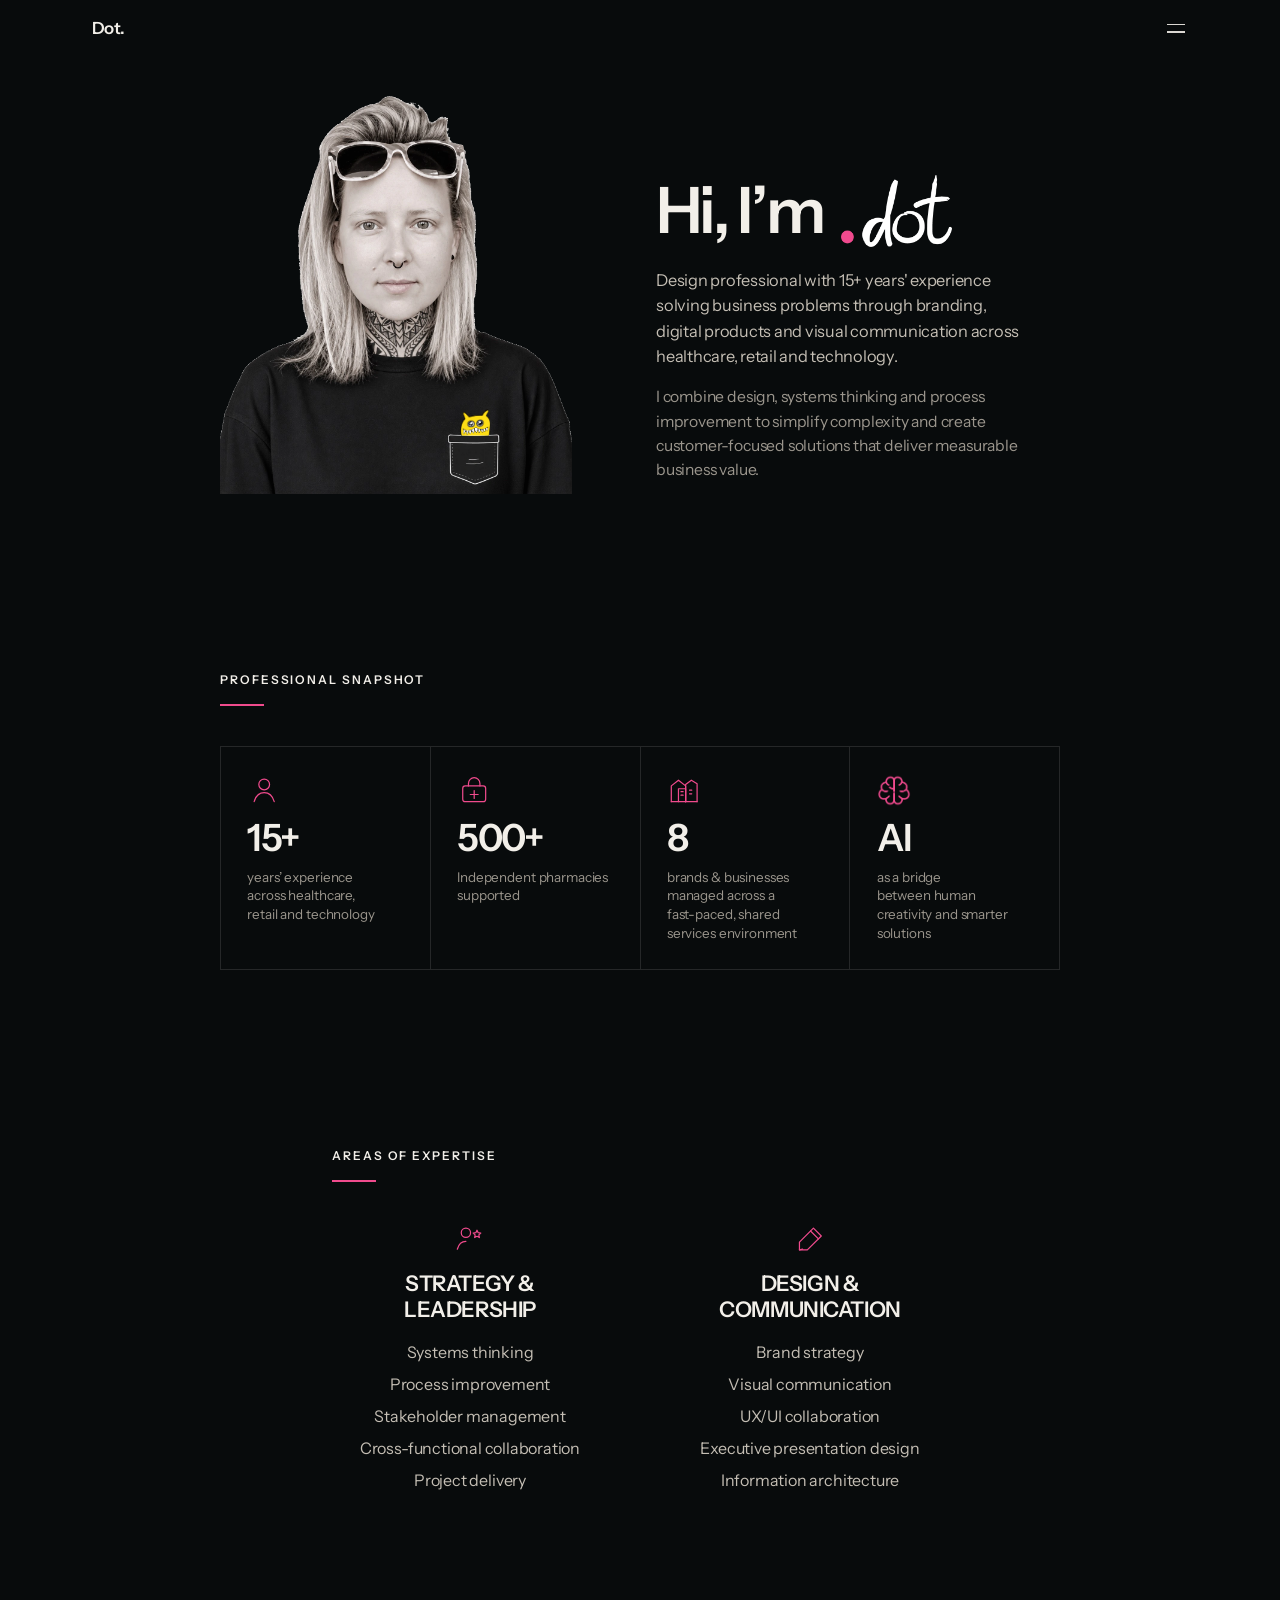
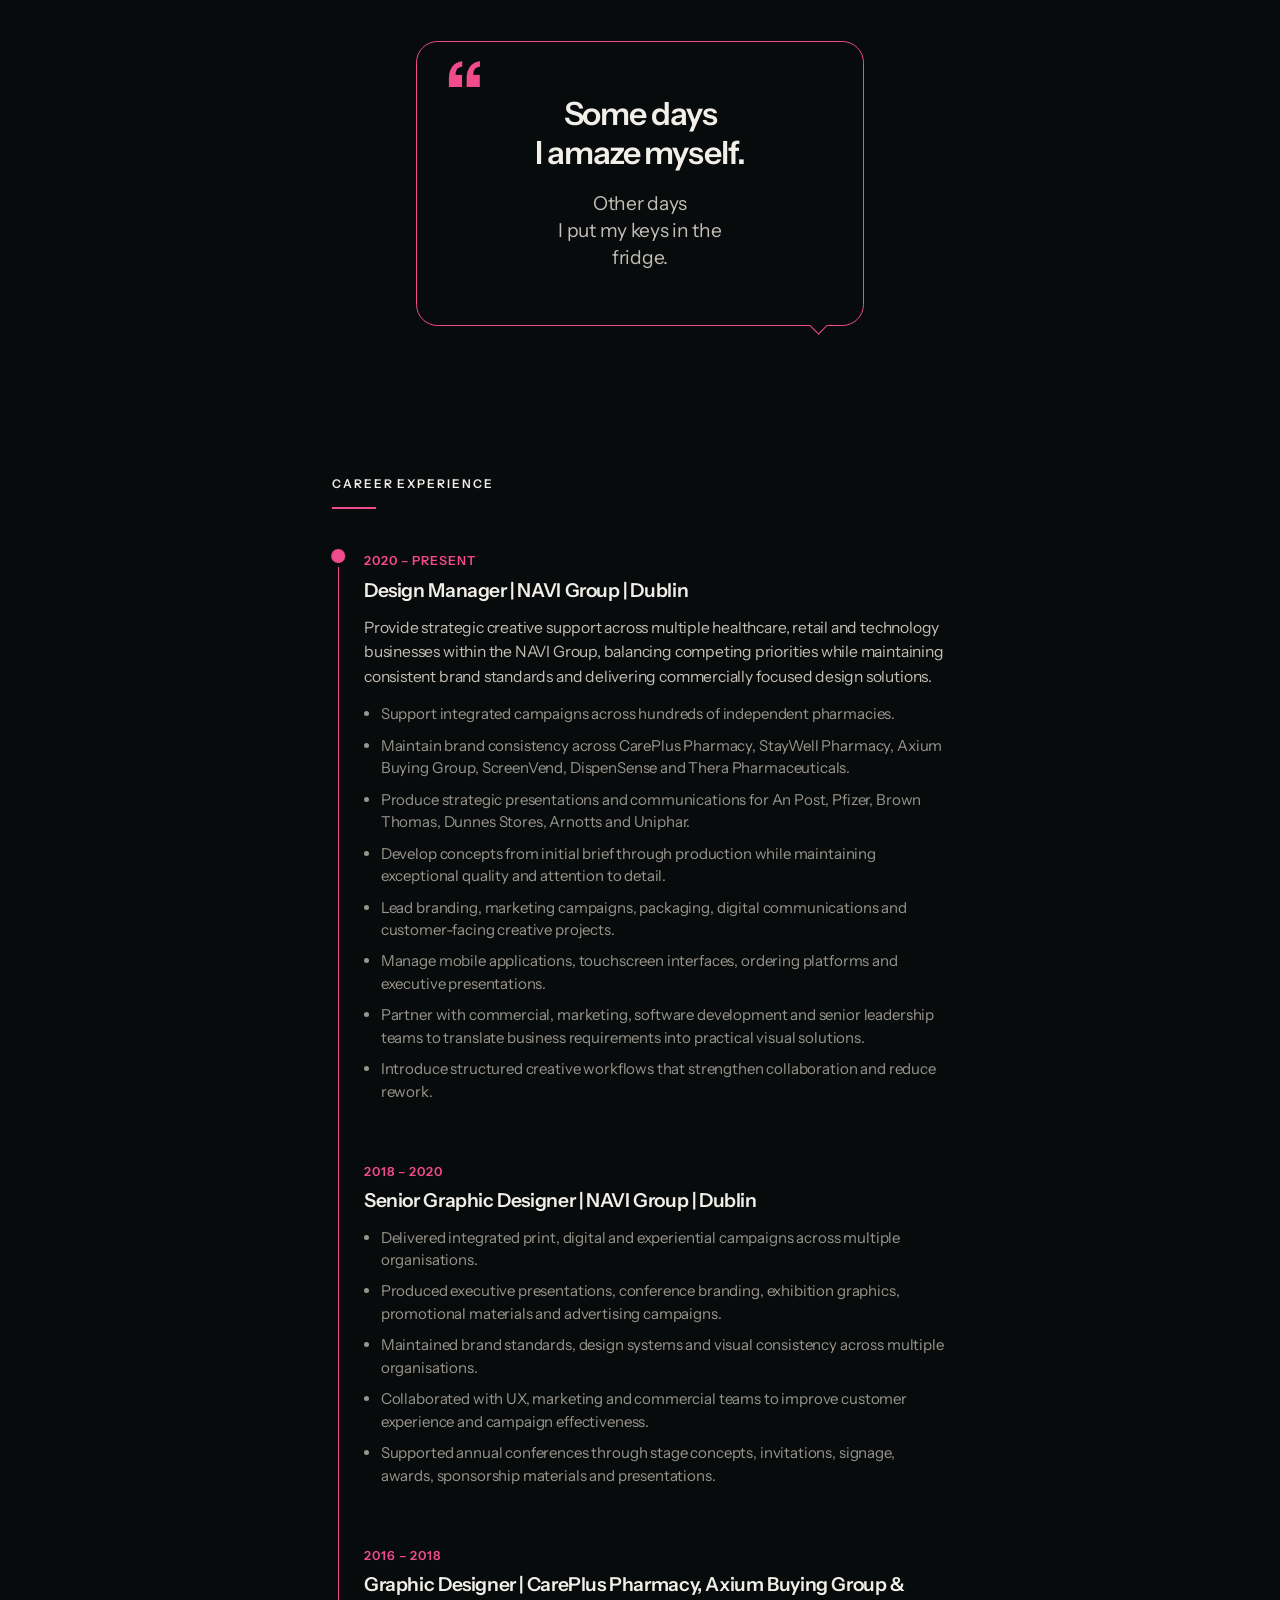
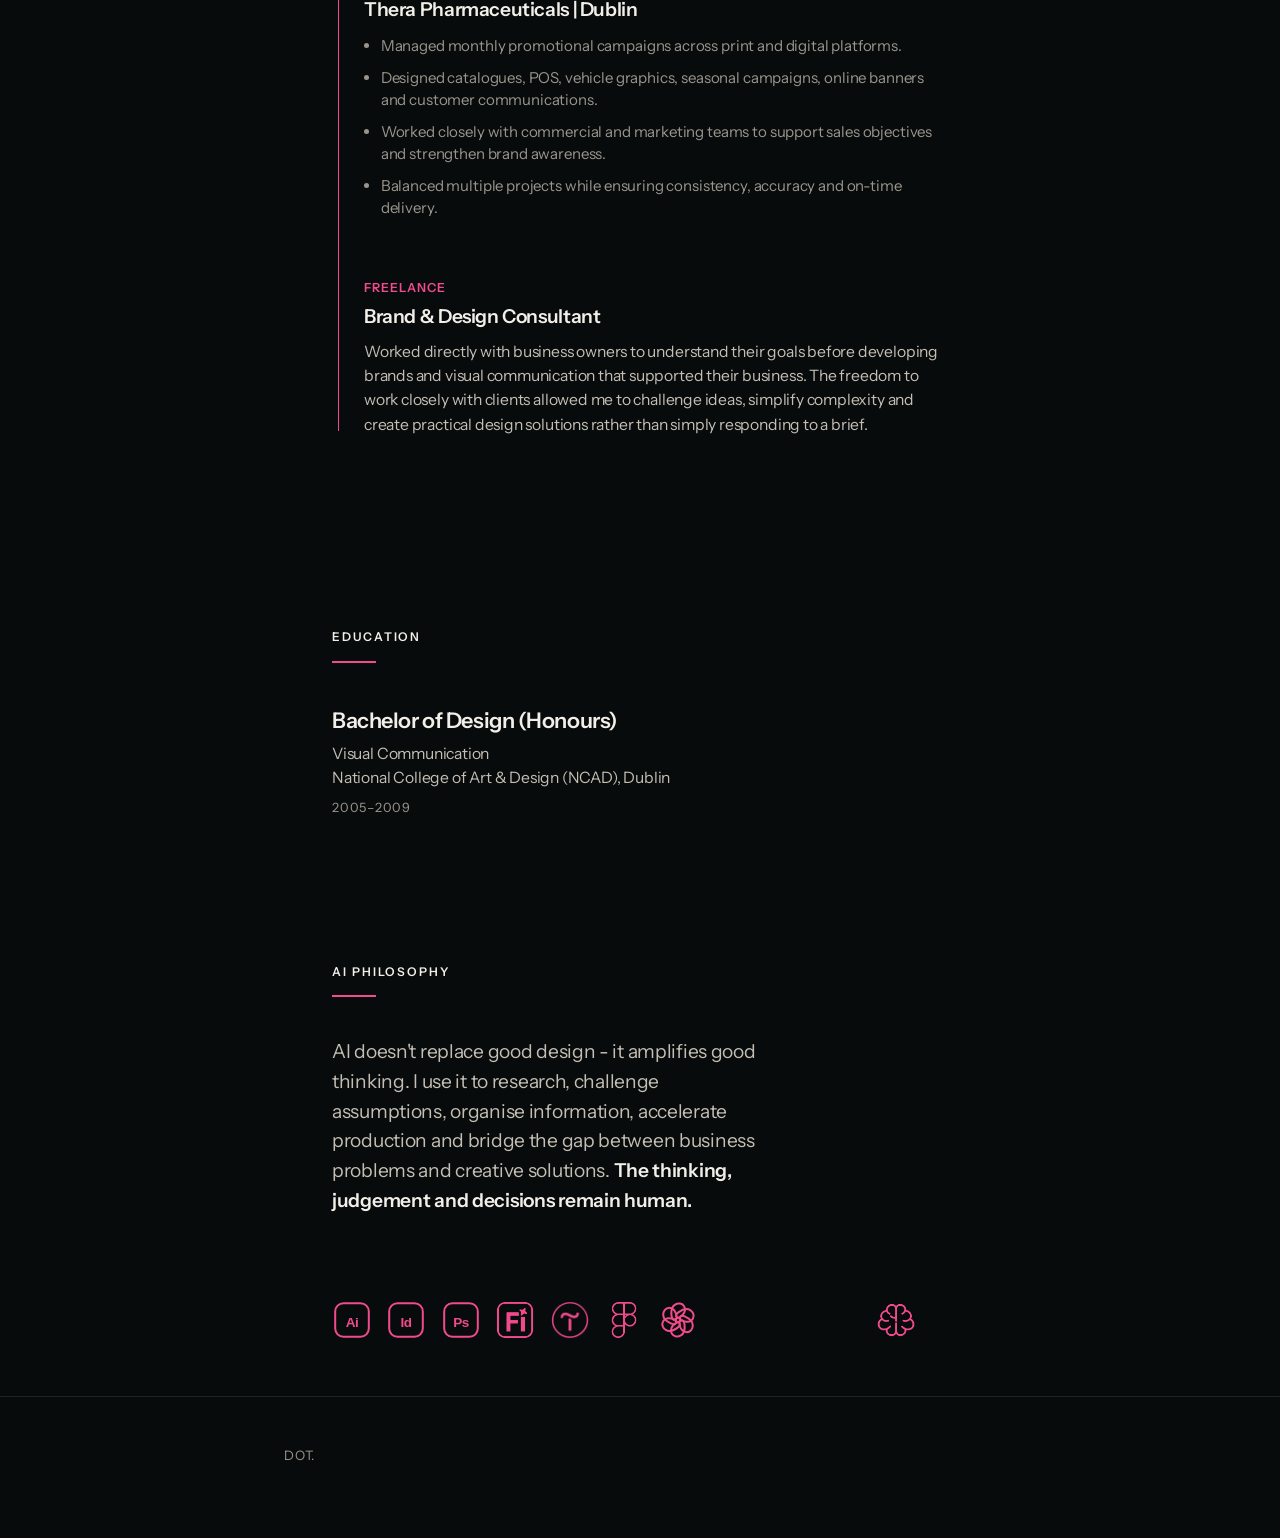
==== about/index.html @ 3a7fa856 "About: delay Hi I’m .dot lockup entrance by 1s Keep the unified fade-and-rise, but wait one second a" ====
<!DOCTYPE html>
<html lang="en">
  <head>
    <meta charset="UTF-8" />
    <meta name="viewport" content="width=device-width, initial-scale=1" />
    <meta
      name="description"
      content="Dot. — design professional with 15+ years across branding, digital products and visual communication."
    />
    <title>Dot. — About</title>
    <link rel="preconnect" href="https://fonts.googleapis.com" />
    <link rel="preconnect" href="https://fonts.gstatic.com" crossorigin />
    <link
      href="https://fonts.googleapis.com/css2?family=Instrument+Sans:ital,wght@0,400;0,500;0,600;0,700;1,400&display=swap"
      rel="stylesheet"
    />
    <link rel="stylesheet" href="../freedom/styles.css?v=about-30" />
    <link rel="stylesheet" href="theme.css?v=about-30" />
  </head>
  <body class="page-about">
    <a class="skip-link" href="#main">Skip to content</a>

    <header class="site-header">
      <div class="site-header__inner">
        <span class="site-mark" aria-current="page">Dot.</span>
        <button
          class="menu-button"
          type="button"
          aria-label="Menu"
          aria-expanded="false"
          aria-controls="site-nav"
        >
          <span class="menu-button__line" aria-hidden="true"></span>
          <span class="menu-button__line" aria-hidden="true"></span>
        </button>
      </div>
      <nav id="site-nav" class="site-nav" aria-label="Projects" aria-hidden="true">
        <ul class="site-nav__list">
          <li>
            <a class="site-nav__link" href="../freedom/">Freedom</a>
          </li>
          <li>
            <a class="site-nav__link" href="../navi/">Navi</a>
          </li>
          <li>
            <a class="site-nav__link" href="../selected-work/">Selected Work</a>
          </li>
        </ul>
      </nav>
    </header>

    <main id="main">
      <!-- 01 INTRO -->
      <section class="about-hero" id="top" aria-labelledby="about-title">
        <figure class="about-hero__portrait reveal">
          <div class="portrait-stage">
            <picture>
              <source srcset="images/dot-portrait.webp" type="image/webp" />
              <img
                class="portrait-stage__photo"
                src="images/dot-portrait.png"
                alt="Dot., black-and-white portrait with a yellow monster peeking from a shirt pocket."
                width="1174"
                height="1329"
                decoding="async"
                fetchpriority="high"
              />
            </picture>
            <!-- Hides the baked-in monster so the animated overlay can move cleanly -->
            <img
              class="portrait-monster-blocker"
              src="images/monster-blocker.webp"
              alt=""
              width="1174"
              height="1329"
              decoding="async"
              aria-hidden="true"
              draggable="false"
            />
            <img
              class="portrait-monster"
              src="images/pocket-monster.webp"
              alt=""
              width="96"
              height="163"
              decoding="async"
              aria-hidden="true"
              draggable="false"
              data-pocket-monster
            />
            <!-- Pocket lip/fabric sits above the monster -->
            <img
              class="portrait-pocket"
              src="images/pocket-front.webp"
              alt=""
              width="1174"
              height="1329"
              decoding="async"
              aria-hidden="true"
              draggable="false"
            />
          </div>
        </figure>
        <div class="about-hero__copy about-wrap">
          <h1 class="about-hero__intro" id="about-title" data-intro-lockup>
            <span class="about-hero__hello">Hi, I’m</span>
            <picture class="about-hero__mark">
              <source
                srcset="images/dot-wordmark.webp?v=about-29"
                type="image/webp"
              />
              <img
                class="about-hero__wordmark"
                src="images/dot-wordmark.png?v=about-29"
                alt="Dot."
                width="396"
                height="254"
                decoding="async"
              />
            </picture>
          </h1>
          <p class="about-hero__lede reveal">
            Design professional with 15+ years' experience solving business
            problems through branding, digital products and visual communication
            across healthcare, retail and technology.
          </p>
          <p class="about-hero__body reveal">
            I combine design, systems thinking and process improvement to
            simplify complexity and create customer-focused solutions that
            deliver measurable business value.
          </p>
        </div>
      </section>

      <!-- 02 SNAPSHOT -->
      <section
        class="about-section"
        aria-labelledby="snapshot-title"
        id="snapshot"
      >
        <div class="about-wrap about-wrap--wide">
          <h2 class="about-kicker reveal" id="snapshot-title">
            Professional Snapshot
          </h2>
          <span class="about-rule reveal" aria-hidden="true"></span>

          <div class="snapshot-grid">
            <article class="snapshot-item reveal">
              <!-- person / profile outline -->
              <svg class="about-icon" viewBox="0 0 48 48" aria-hidden="true">
                <circle cx="24" cy="16" r="7.5" />
                <path d="M10 40c2.4-8.2 8.2-12.5 14-12.5S35.6 31.8 38 40" />
              </svg>
              <p class="snapshot-item__stat">15+</p>
              <p class="snapshot-item__label">
                years’ experience<br />
                across healthcare,<br />
                retail and technology
              </p>
            </article>

            <article class="snapshot-item reveal">
              <!-- medical / healthcare bag with cross -->
              <svg class="about-icon" viewBox="0 0 48 48" aria-hidden="true">
                <path d="M16 18V14.5a8 8 0 0 1 16 0V18" />
                <rect x="8" y="18" width="32" height="22" rx="3.5" />
                <path d="M24 24.5v11M18.5 30h11" />
              </svg>
              <p class="snapshot-item__stat">500+</p>
              <p class="snapshot-item__label">
                Independent pharmacies<br />
                supported
              </p>
            </article>

            <article class="snapshot-item reveal">
              <!-- buildings / business -->
              <svg class="about-icon" viewBox="0 0 48 48" aria-hidden="true">
                <path d="M6 40V18l10-8 10 8v22" />
                <path d="M16 40V22h10v18" />
                <path d="M26 40V16l8-6 8 5v25" />
                <path d="M6 40h36" />
                <path d="M19.5 26h3M19.5 31h3M31.5 24h3M31.5 29h3" />
              </svg>
              <p class="snapshot-item__stat">8</p>
              <p class="snapshot-item__label">
                brands &amp; businesses<br />
                managed across a<br />
                fast-paced, shared<br />
                services environment
              </p>
            </article>

            <article class="snapshot-item reveal">
              <!-- CV brain mark (supplied icon) -->
              <img
                class="about-icon about-icon--img"
                src="images/brain-icon.webp"
                alt=""
                width="48"
                height="48"
                decoding="async"
              />
              <p class="snapshot-item__stat">AI</p>
              <p class="snapshot-item__label">
                as a bridge<br />
                between human<br />
                creativity and smarter<br />
                solutions
              </p>
            </article>
          </div>
        </div>
      </section>

      <!-- 03 EXPERTISE -->
      <section
        class="about-section"
        aria-labelledby="expertise-title"
        id="expertise"
      >
        <div class="about-wrap">
          <h2 class="about-kicker reveal" id="expertise-title">
            Areas of Expertise
          </h2>
          <span class="about-rule reveal" aria-hidden="true"></span>

          <div class="expertise-stack">
            <div class="expertise-block reveal">
              <!-- person + star -->
              <svg class="about-icon" viewBox="0 0 48 48" aria-hidden="true">
                <circle cx="18" cy="15" r="6.5" />
                <path d="M6 38c2-7.2 7-11 12-11" />
                <path
                  d="M33.5 11.5l1.6 3.4 3.7.5-2.7 2.6.7 3.7-3.3-1.8-3.3 1.8.7-3.7-2.7-2.6 3.7-.5z"
                />
              </svg>
              <h3 class="expertise-block__title">
                Strategy &amp;<br />
                Leadership
              </h3>
              <ul class="expertise-list">
                <li>Systems thinking</li>
                <li>Process improvement</li>
                <li>Stakeholder management</li>
                <li>Cross-functional collaboration</li>
                <li>Project delivery</li>
              </ul>
            </div>

            <div class="expertise-block reveal">
              <!-- pencil -->
              <svg class="about-icon" viewBox="0 0 48 48" aria-hidden="true">
                <path d="M28.5 8.5l11 11L20 39H9V28L28.5 8.5z" />
                <path d="M24.5 12.5l11 11" />
                <path d="M9 39l4.5-1.2" />
              </svg>
              <h3 class="expertise-block__title">
                Design &amp;<br />
                Communication
              </h3>
              <ul class="expertise-list">
                <li>Brand strategy</li>
                <li>Visual communication</li>
                <li>UX/UI collaboration</li>
                <li>Executive presentation design</li>
                <li>Information architecture</li>
              </ul>
            </div>
          </div>
        </div>
      </section>

      <!-- 04 PERSONALITY -->
      <section class="about-quote" aria-label="Personality">
        <div class="about-wrap">
          <figure class="about-quote__bubble reveal">
            <span class="about-quote__mark" aria-hidden="true">“</span>
            <blockquote class="about-quote__body">
              <p class="about-quote__lead">
                Some days<br />
                I amaze myself.
              </p>
              <p class="about-quote__aside">
                Other days<br />
                I put my keys in the<br />
                <span class="about-quote__punch">fridge.</span>
              </p>
            </blockquote>
          </figure>
        </div>
      </section>

      <!-- 05 CAREER -->
      <section
        class="about-section"
        aria-labelledby="career-title"
        id="career"
      >
        <div class="about-wrap">
          <h2 class="about-kicker reveal" id="career-title">
            Career Experience
          </h2>
          <span class="about-rule reveal" aria-hidden="true"></span>

          <div class="career-timeline" data-career-timeline>
            <div class="career-timeline__rail" aria-hidden="true"></div>
            <div class="career-timeline__dot" aria-hidden="true"></div>

            <article class="career-entry reveal">
              <p class="career-entry__dates">2020 – Present</p>
              <h3 class="career-entry__role">
                Design Manager | NAVI Group | Dublin
              </h3>
              <p class="career-entry__summary">
                Provide strategic creative support across multiple healthcare,
                retail and technology businesses within the NAVI Group,
                balancing competing priorities while maintaining consistent
                brand standards and delivering commercially focused design
                solutions.
              </p>
              <ul class="career-entry__list">
                <li>
                  Support integrated campaigns across hundreds of independent
                  pharmacies.
                </li>
                <li>
                  Maintain brand consistency across CarePlus Pharmacy, StayWell
                  Pharmacy, Axium Buying Group, ScreenVend, DispenSense and
                  Thera Pharmaceuticals.
                </li>
                <li>
                  Produce strategic presentations and communications for An
                  Post, Pfizer, Brown Thomas, Dunnes Stores, Arnotts and
                  Uniphar.
                </li>
                <li>
                  Develop concepts from initial brief through production while
                  maintaining exceptional quality and attention to detail.
                </li>
                <li>
                  Lead branding, marketing campaigns, packaging, digital
                  communications and customer-facing creative projects.
                </li>
                <li>
                  Manage mobile applications, touchscreen interfaces, ordering
                  platforms and executive presentations.
                </li>
                <li>
                  Partner with commercial, marketing, software development and
                  senior leadership teams to translate business requirements
                  into practical visual solutions.
                </li>
                <li>
                  Introduce structured creative workflows that strengthen
                  collaboration and reduce rework.
                </li>
              </ul>
            </article>

            <article class="career-entry reveal">
              <p class="career-entry__dates">2018 – 2020</p>
              <h3 class="career-entry__role">
                Senior Graphic Designer | NAVI Group | Dublin
              </h3>
              <ul class="career-entry__list">
                <li>
                  Delivered integrated print, digital and experiential
                  campaigns across multiple organisations.
                </li>
                <li>
                  Produced executive presentations, conference branding,
                  exhibition graphics, promotional materials and advertising
                  campaigns.
                </li>
                <li>
                  Maintained brand standards, design systems and visual
                  consistency across multiple organisations.
                </li>
                <li>
                  Collaborated with UX, marketing and commercial teams to
                  improve customer experience and campaign effectiveness.
                </li>
                <li>
                  Supported annual conferences through stage concepts,
                  invitations, signage, awards, sponsorship materials and
                  presentations.
                </li>
              </ul>
            </article>

            <article class="career-entry reveal">
              <p class="career-entry__dates">2016 – 2018</p>
              <h3 class="career-entry__role">
                Graphic Designer | CarePlus Pharmacy, Axium Buying Group &amp;
                Thera Pharmaceuticals | Dublin
              </h3>
              <ul class="career-entry__list">
                <li>
                  Managed monthly promotional campaigns across print and digital
                  platforms.
                </li>
                <li>
                  Designed catalogues, POS, vehicle graphics, seasonal
                  campaigns, online banners and customer communications.
                </li>
                <li>
                  Worked closely with commercial and marketing teams to support
                  sales objectives and strengthen brand awareness.
                </li>
                <li>
                  Balanced multiple projects while ensuring consistency,
                  accuracy and on-time delivery.
                </li>
              </ul>
            </article>

            <article class="career-entry career-entry--freelance reveal">
              <p class="career-entry__dates">Freelance</p>
              <h3 class="career-entry__role">
                Brand &amp; Design Consultant
              </h3>
              <p class="career-entry__summary">
                Worked directly with business owners to understand their goals
                before developing brands and visual communication that supported
                their business. The freedom to work closely with clients allowed
                me to challenge ideas, simplify complexity and create practical
                design solutions rather than simply responding to a brief.
              </p>
            </article>
          </div>
        </div>
      </section>

      <!-- 06 EDUCATION -->
      <section
        class="about-section"
        aria-labelledby="education-title"
        id="education"
      >
        <div class="about-wrap">
          <h2 class="about-kicker reveal" id="education-title">Education</h2>
          <span class="about-rule reveal" aria-hidden="true"></span>
          <p class="edu-title reveal">Bachelor of Design (Honours)</p>
          <p class="edu-meta reveal">
            Visual Communication<br />
            National College of Art &amp; Design (NCAD), Dublin
          </p>
          <p class="edu-dates reveal">2005–2009</p>
        </div>
      </section>

      <!-- 08 AI PHILOSOPHY -->
      <section
        class="about-section about-section--tight"
        aria-labelledby="ai-title"
        id="ai"
      >
        <div class="about-wrap">
          <h2 class="about-kicker reveal" id="ai-title">AI Philosophy</h2>
          <span class="about-rule reveal" aria-hidden="true"></span>
          <p class="ai-copy reveal">
            AI doesn't replace good design - it amplifies good thinking. I use
            it to research, challenge assumptions, organise information,
            accelerate production and bridge the gap between business problems
            and creative solutions.
            <strong
              >The thinking, judgement and decisions remain human.</strong
            >
          </p>
        </div>
      </section>

      <!-- 09 CV SKILL ICONS (traced from CV icon row) -->
      <section
        class="about-section about-section--tight about-section--apps"
        aria-label="Applications"
        id="apps"
      >
        <div class="about-wrap">
          <ul class="app-icons reveal">
            <li>
              <svg class="app-icon" viewBox="0 0 40 40" aria-hidden="true">
                <rect x="3.2" y="3.2" width="33.6" height="33.6" rx="8.2" />
                <text x="20" y="26.8" text-anchor="middle" class="app-icon__mark">
                  Ai
                </text>
              </svg>
              <span class="visually-hidden">Adobe Illustrator</span>
            </li>
            <li>
              <svg class="app-icon" viewBox="0 0 40 40" aria-hidden="true">
                <rect x="3.2" y="3.2" width="33.6" height="33.6" rx="8.2" />
                <text x="20" y="26.8" text-anchor="middle" class="app-icon__mark">
                  Id
                </text>
              </svg>
              <span class="visually-hidden">Adobe InDesign</span>
            </li>
            <li>
              <svg class="app-icon" viewBox="0 0 40 40" aria-hidden="true">
                <rect x="3.2" y="3.2" width="33.6" height="33.6" rx="8.2" />
                <text x="20" y="26.8" text-anchor="middle" class="app-icon__mark">
                  Ps
                </text>
              </svg>
              <span class="visually-hidden">Adobe Photoshop</span>
            </li>
            <li>
              <img
                class="app-icon app-icon--img"
                src="images/fi-icon.webp"
                alt=""
                width="40"
                height="40"
                decoding="async"
              />
              <span class="visually-hidden">Fi</span>
            </li>
            <li>
              <img
                class="app-icon app-icon--img"
                src="images/tilda-icon.webp"
                alt=""
                width="40"
                height="40"
                decoding="async"
              />
              <span class="visually-hidden">Tilda</span>
            </li>
            <li>
              <img
                class="app-icon app-icon--img"
                src="images/figma-icon.webp"
                alt=""
                width="40"
                height="40"
                decoding="async"
              />
              <span class="visually-hidden">Figma</span>
            </li>
            <li>
              <svg class="app-icon" viewBox="0 0 40 40" aria-hidden="true">
                <g transform="translate(20,20)">
                  <path
                    d="M-1.6-3.4C-1.6-8.5-4.8-12.2-8.6-12.2C-12.4-12.2-14.8-8.8-14.8-5.2C-14.8-1.2-11.2 1.6-7.2 3.4C-4.2 4.8-1.6 4.2-1.6 1.2"
                  />
                  <path
                    d="M-1.6-3.4C-1.6-8.5-4.8-12.2-8.6-12.2C-12.4-12.2-14.8-8.8-14.8-5.2C-14.8-1.2-11.2 1.6-7.2 3.4C-4.2 4.8-1.6 4.2-1.6 1.2"
                    transform="rotate(60)"
                  />
                  <path
                    d="M-1.6-3.4C-1.6-8.5-4.8-12.2-8.6-12.2C-12.4-12.2-14.8-8.8-14.8-5.2C-14.8-1.2-11.2 1.6-7.2 3.4C-4.2 4.8-1.6 4.2-1.6 1.2"
                    transform="rotate(120)"
                  />
                  <path
                    d="M-1.6-3.4C-1.6-8.5-4.8-12.2-8.6-12.2C-12.4-12.2-14.8-8.8-14.8-5.2C-14.8-1.2-11.2 1.6-7.2 3.4C-4.2 4.8-1.6 4.2-1.6 1.2"
                    transform="rotate(180)"
                  />
                  <path
                    d="M-1.6-3.4C-1.6-8.5-4.8-12.2-8.6-12.2C-12.4-12.2-14.8-8.8-14.8-5.2C-14.8-1.2-11.2 1.6-7.2 3.4C-4.2 4.8-1.6 4.2-1.6 1.2"
                    transform="rotate(240)"
                  />
                  <path
                    d="M-1.6-3.4C-1.6-8.5-4.8-12.2-8.6-12.2C-12.4-12.2-14.8-8.8-14.8-5.2C-14.8-1.2-11.2 1.6-7.2 3.4C-4.2 4.8-1.6 4.2-1.6 1.2"
                    transform="rotate(300)"
                  />
                  <polygon
                    points="0,-2.6 2.25,-1.3 2.25,1.3 0,2.6 -2.25,1.3 -2.25,-1.3"
                  />
                </g>
              </svg>
              <span class="visually-hidden">ChatGPT / OpenAI</span>
            </li>
            <li>
              <img
                class="app-icon app-icon--img"
                src="images/claude-icon.webp"
                alt=""
                width="40"
                height="40"
                decoding="async"
              />
              <span class="visually-hidden">Claude</span>
            </li>
            <li>
              <img
                class="app-icon app-icon--img"
                src="images/cursor-icon.webp"
                alt=""
                width="40"
                height="40"
                decoding="async"
              />
              <span class="visually-hidden">Cursor</span>
            </li>
            <li>
              <img
                class="app-icon app-icon--img"
                src="images/codecrafters-icon.webp"
                alt=""
                width="40"
                height="40"
                decoding="async"
              />
              <span class="visually-hidden">Codecrafters</span>
            </li>
            <li>
              <img
                class="app-icon app-icon--img"
                src="images/brain-icon.webp"
                alt=""
                width="40"
                height="40"
                decoding="async"
              />
              <span class="visually-hidden">Thinking</span>
            </li>
          </ul>
        </div>
      </section>
</main>

    <footer class="site-footer">
      <div class="section__inner">
        <p class="site-footer__note">Dot.</p>
      </div>
    </footer>

    <script src="../freedom/main.js?v=about-29" defer></script>
    <script src="about.js?v=about-29" defer></script>
  </body>
</html>
---- freedom/styles.css ----
/* Freedom — Case Study
   Mobile-first. Art direction follows the approved mockup.
   Product imagery uses supplied presentation assets only. */

:root {
  --bg: #080b0c;
  --text: #f2efe9;
  --text-muted: #9a958c;
  --text-soft: #c4beb4;
  --accent: #e7b89b;
  --line: rgba(242, 239, 233, 0.1);
  --bubble: rgba(20, 24, 26, 0.88);
  --pad-x: clamp(24px, 6.8vw, 28px);
  --section-gap: clamp(100px, 28vw, 140px);
  --label-gap: clamp(24px, 7vw, 32px);
  --title-gap: clamp(24px, 7vw, 32px);
  --visual-gap: clamp(40px, 12vw, 56px);
  --header-h: 56px;
  --ease-out: cubic-bezier(0.22, 1, 0.36, 1);
  color-scheme: dark;
}

*,
*::before,
*::after {
  box-sizing: border-box;
}

html {
  scroll-behavior: smooth;
  -webkit-text-size-adjust: 100%;
  text-size-adjust: 100%;
}

@media (prefers-reduced-motion: reduce) {
  html {
    scroll-behavior: auto;
  }
}

body {
  margin: 0;
  min-height: 100vh;
  background: var(--bg);
  color: var(--text);
  font-family: "Instrument Sans", system-ui, sans-serif;
  font-size: 1.0625rem;
  line-height: 1.65;
  font-weight: 400;
  letter-spacing: -0.011em;
  -webkit-font-smoothing: antialiased;
  -moz-osx-font-smoothing: grayscale;
  overflow-x: clip;
}

img {
  display: block;
  max-width: 100%;
  height: auto;
}

figure {
  margin: 0;
}

a {
  color: inherit;
  text-decoration: none;
}

button {
  font: inherit;
  color: inherit;
  background: none;
  border: 0;
  padding: 0;
  cursor: pointer;
}

.skip-link {
  position: absolute;
  top: 0;
  left: var(--pad-x);
  z-index: 100;
  padding: 0.65rem 0.9rem;
  background: var(--text);
  color: var(--bg);
  border-radius: 0 0 6px 6px;
  transform: translateY(-120%);
  transition: transform 0.2s var(--ease-out);
}

.skip-link:focus {
  transform: translateY(0);
  outline: 2px solid var(--accent);
  outline-offset: 2px;
}

/* ——— Header ——— */

.site-header {
  position: sticky;
  top: 0;
  z-index: 50;
  background: var(--bg);
}

.site-header__inner {
  display: flex;
  align-items: center;
  justify-content: space-between;
  height: var(--header-h);
  padding: 0 var(--pad-x);
  max-width: 72rem;
  margin: 0 auto;
}

.site-mark {
  font-size: 1.05rem;
  font-weight: 600;
  letter-spacing: -0.03em;
  color: var(--text);
  line-height: 1;
  padding: 0.55rem 0;
}

.menu-button {
  display: grid;
  gap: 6px;
  width: 44px;
  height: 44px;
  place-content: center;
  margin-right: -10px;
  opacity: 0.9;
  position: relative;
  z-index: 52;
}

.menu-button__line {
  display: block;
  width: 18px;
  height: 1.5px;
  background: var(--text);
  transition: transform 0.25s var(--ease-out), opacity 0.2s var(--ease-out);
}

.menu-button[aria-expanded="true"] .menu-button__line:first-child {
  transform: translateY(3.75px) rotate(45deg);
}

.menu-button[aria-expanded="true"] .menu-button__line:last-child {
  transform: translateY(-3.75px) rotate(-45deg);
}

/* ——— Site nav (burger) ——— */

.site-nav {
  position: fixed;
  inset: var(--header-h) 0 0 0;
  z-index: 48;
  background: var(--bg);
  padding: clamp(2.25rem, 9vw, 3.75rem) var(--pad-x) clamp(3rem, 10vw, 4.5rem);
  opacity: 0;
  visibility: hidden;
  pointer-events: none;
  transition:
    opacity 0.28s var(--ease-out),
    visibility 0.28s var(--ease-out);
}

.site-nav.is-open {
  opacity: 1;
  visibility: visible;
  pointer-events: auto;
}

.site-nav__list {
  list-style: none;
  margin: 0 auto;
  padding: 0;
  max-width: 72rem;
  display: flex;
  flex-direction: column;
  gap: clamp(1.15rem, 4vw, 1.6rem);
}

.site-nav__link {
  display: inline-block;
  font-size: clamp(1.85rem, 8vw, 2.75rem);
  font-weight: 600;
  letter-spacing: -0.035em;
  line-height: 1.1;
  color: var(--text);
  transition: color 0.2s var(--ease-out);
}

.site-nav__link:hover,
.site-nav__link:focus-visible {
  color: var(--accent);
  outline: none;
}

.site-nav__link[aria-current="page"] {
  color: var(--accent);
}

body.nav-open {
  overflow: hidden;
}

/* ——— Layout ——— */

.section {
  padding-block: var(--section-gap);
}

.section--hero {
  padding-top: clamp(1.75rem, 6vw, 2.75rem);
  padding-bottom: calc(var(--section-gap) / 2);
}

.section__inner {
  width: 100%;
  max-width: 42rem;
  margin: 0 auto;
  padding-inline: var(--pad-x);
}

/* ——— Type ——— */

.eyebrow {
  margin: 0 0 var(--label-gap);
  font-size: 0.75rem;
  font-weight: 500;
  letter-spacing: 0.14em;
  text-transform: uppercase;
  color: var(--accent);
}

.section-label {
  margin: 0 0 var(--label-gap);
  font-size: 0.75rem;
  font-weight: 500;
  letter-spacing: 0.12em;
  text-transform: uppercase;
  color: var(--accent);
}

.hero__title,
.section-title {
  margin: 0;
  font-weight: 600;
  letter-spacing: -0.035em;
  line-height: 1.12;
  color: var(--text);
  text-wrap: pretty;
}

.hero__title {
  font-size: clamp(1.9rem, 7.4vw, 2.4rem);
  max-width: 17ch;
}

.section-title {
  font-size: clamp(1.65rem, 6.6vw, 2.1rem);
  max-width: 17ch;
}

.lede {
  margin: var(--title-gap) 0 0;
  max-width: 32ch;
  font-size: clamp(1.05rem, 3.8vw, 1.15rem);
  line-height: 1.55;
  color: var(--text-soft);
  text-wrap: pretty;
}

.body-copy {
  margin: var(--title-gap) 0 0;
  max-width: 36rem;
  font-size: 1.0625rem;
  line-height: 1.7;
  color: var(--text-soft);
  text-wrap: pretty;
}

.statement {
  margin: var(--title-gap) 0 0;
  max-width: 15ch;
  font-size: clamp(1.75rem, 7vw, 2.2rem);
  font-weight: 600;
  letter-spacing: -0.038em;
  line-height: 1.15;
  color: var(--text);
  text-wrap: pretty;
}

.section--problem .body-copy {
  margin-top: clamp(1.75rem, 5vw, 2.25rem);
}

/* Problem section: 64px below final bubble to next section label */
.section--problem {
  padding-top: calc(var(--section-gap) / 2);
  padding-bottom: 0;
  margin-bottom: calc(64px - var(--section-gap));
}

/* Halve empty space after Overview mockup before section 03 */
.section--idea {
  padding-bottom: calc(var(--section-gap) / 2);
}

.section--sides {
  padding-top: calc(var(--section-gap) / 2);
  padding-bottom: calc(var(--section-gap) / 2);
}

/* Part two: match Section 01 vertical rhythm */
.section--companions,
.section--privacy,
.section--demo,
.section--personality,
.section--process,
.section--role {
  padding-top: calc(var(--section-gap) / 2);
  padding-bottom: calc(var(--section-gap) / 2);
}

/* ——— Emotional fragments (centred vertical stack) ——— */

.fragments {
  display: flex;
  flex-direction: column;
  align-items: center;
  gap: 20px;
  width: 100%;
  margin: 64px 0 0;
  padding: 0;
  min-height: 0;
  height: auto;
  justify-content: flex-start;
}

.fragment {
  position: relative;
  margin: 0;
  width: calc(100% - 48px);
  max-width: none;
  box-sizing: border-box;
  padding: 24px 30px;
  border-radius: 0.75rem;
  background: var(--bubble);
  border: 1px solid rgba(242, 239, 233, 0.08);
  box-shadow: 0 10px 28px rgba(0, 0, 0, 0.28);
  font-size: clamp(1.05rem, 4.2vw, 1.2rem);
  font-weight: 500;
  font-style: italic;
  letter-spacing: -0.02em;
  line-height: 1.35;
  color: var(--text);
  text-align: center;
  text-wrap: pretty;
  align-self: center;
  display: flex;
  align-items: center;
  justify-content: center;
}

/* Speech-bubble tail — bottom centre */
.fragment::after {
  content: "";
  position: absolute;
  bottom: -5px;
  left: 50%;
  width: 10px;
  height: 10px;
  margin-left: -5px;
  background: var(--bubble);
  border-right: 1px solid rgba(242, 239, 233, 0.08);
  border-bottom: 1px solid rgba(242, 239, 233, 0.08);
  transform: rotate(45deg);
}

/* Same width for all — content may wrap to ≤2 lines */
.fragment:nth-child(1),
.fragment:nth-child(2),
.fragment:nth-child(3),
.fragment:nth-child(4) {
  max-width: none;
  width: calc(100% - 48px);
}

/* Prefer single-line short phrases */
.fragment:nth-child(2),
.fragment:nth-child(3) {
  white-space: nowrap;
}

/* ——— Presentation visuals ——— */

.visual {
  width: 100vw;
  max-width: none;
  margin: var(--visual-gap) 0 0;
  margin-inline: calc(50% - 50vw);
}

.visual img {
  width: 100%;
  height: auto;
  background: var(--bg);
}

/* Hero & Idea stay edge-integrated — no card chrome */
.visual--hero,
.visual--idea {
  width: 100vw;
}

/* Patricia cinematic mockup — full-bleed on mobile like Overview */
.visual--patricia {
  width: 100vw;
  max-width: none;
  margin-top: var(--visual-gap);
  margin-inline: calc(50% - 50vw);
}

.visual--patricia img {
  width: 100%;
  height: auto;
  background: var(--bg);
}

/* ——— Concepts ——— */

.concepts {
  display: grid;
  gap: 1.5rem;
  margin-top: clamp(2rem, 7vw, 2.75rem);
}

.concept {
  padding-top: 1.15rem;
  border-top: 1px solid var(--line);
}

.concept__label {
  margin: 0 0 0.4rem;
  font-size: 0.75rem;
  font-weight: 500;
  letter-spacing: 0.14em;
  text-transform: uppercase;
  color: var(--accent);
}

.concept__text {
  margin: 0;
  font-size: 1.125rem;
  line-height: 1.45;
  color: var(--text);
  letter-spacing: -0.015em;
}

.section--sides .body-copy {
  margin-top: clamp(2rem, 6vw, 2.5rem);
}

/* ——— Second half ——— */

.support-line {
  margin: clamp(1.5rem, 5vw, 2rem) 0 0;
  max-width: 28ch;
  font-size: 1.125rem;
  font-weight: 500;
  letter-spacing: -0.02em;
  line-height: 1.45;
  color: var(--text);
  text-wrap: pretty;
}

.support-line--centred {
  max-width: 28rem;
  margin-inline: auto;
  padding-inline: var(--pad-x);
  text-align: center;
  margin-top: clamp(2rem, 6vw, 2.75rem);
  margin-bottom: clamp(2.5rem, 8vw, 3.5rem);
}

.subhead {
  margin: 0;
  font-size: clamp(1.35rem, 5vw, 1.65rem);
  font-weight: 600;
  letter-spacing: -0.03em;
  line-height: 1.2;
  color: var(--text);
  text-wrap: pretty;
  max-width: 16ch;
}

.section-title--xl {
  font-size: clamp(2.35rem, 10vw, 3.25rem);
  max-width: 10ch;
}

.statement--wide {
  max-width: 14ch;
  margin-top: clamp(3rem, 10vw, 4.5rem);
}

.section__split {
  display: flex;
  flex-direction: column;
  gap: var(--visual-gap);
  width: 100%;
  max-width: 72rem;
  margin: 0 auto;
}

.section__copy {
  padding-inline: var(--pad-x);
  max-width: 42rem;
}

.section__inner--wide {
  max-width: 42rem;
}

.section__inner--personality {
  margin-top: clamp(2.5rem, 8vw, 3.5rem);
  text-align: center;
}

.section__inner--personality .support-line {
  margin-inline: auto;
  text-align: center;
}

.visual--companions,
.visual--note,
.visual--life {
  width: 100vw;
  max-width: none;
  margin-inline: calc(50% - 50vw);
  margin-top: 0;
}

.visual--landscape {
  width: 100vw;
  margin-inline: calc(50% - 50vw);
  margin-top: var(--visual-gap);
}

/* Demo onboarding: larger mobile impact via cover crop */
.visual--demo-onboarding {
  margin-top: var(--visual-gap);
}

.visual--japan {
  margin-top: 0;
  width: 100vw;
  margin-inline: calc(50% - 50vw);
}

.section__split--demo {
  margin-top: 0;
  gap: clamp(2rem, 7vw, 3rem);
}

.section__split--demo .section__copy {
  max-width: 42rem;
}

.section__split--demo .section__copy .body-copy:first-of-type {
  margin-top: var(--title-gap);
}

.pull-quote--note {
  margin-top: clamp(2.5rem, 8vw, 3.5rem);
  margin-bottom: clamp(1.75rem, 5vw, 2.25rem);
  padding-block: clamp(2rem, 6vw, 2.75rem);
  border-block: 1px solid var(--line);
  text-align: center;
}

.pull-quote--note p {
  margin: 0 auto;
  max-width: 16ch;
  font-size: clamp(1.55rem, 6vw, 2rem);
  font-weight: 500;
  font-style: italic;
  letter-spacing: -0.03em;
  line-height: 1.25;
  color: var(--text);
  text-wrap: pretty;
}

/* Process */
.process-list {
  display: grid;
  gap: clamp(2.5rem, 8vw, 3.5rem);
  margin-top: clamp(3rem, 10vw, 4.5rem);
}

.process-item__index {
  margin: 0 0 0.5rem;
  font-size: 0.75rem;
  font-weight: 500;
  letter-spacing: 0.14em;
  color: var(--accent);
}

.process-item__title {
  margin: 0 0 0.75rem;
  font-size: clamp(1.25rem, 4.5vw, 1.45rem);
  font-weight: 600;
  letter-spacing: -0.025em;
  color: var(--text);
}

.process-item__body {
  margin: 0;
  max-width: 34ch;
  font-size: 1.0625rem;
  line-height: 1.65;
  color: var(--text-soft);
  text-wrap: pretty;
}

/* Role */
.role-list {
  list-style: none;
  margin: clamp(2.5rem, 8vw, 3.5rem) 0 0;
  padding: 0;
  display: grid;
  gap: 0.85rem;
}

.role-list li {
  position: relative;
  font-size: clamp(1.15rem, 4.2vw, 1.35rem);
  font-weight: 500;
  letter-spacing: -0.02em;
  line-height: 1.35;
  color: var(--text);
  padding-bottom: 0.85rem;
  border-bottom: none;
}

/* Solid 1px project-accent divider — not border (avoids hairline washout / stale grey) */
.role-list li::after {
  content: "";
  position: absolute;
  left: 0;
  right: 0;
  bottom: 0;
  height: 1px;
  background-color: var(--accent);
  pointer-events: none;
}

.closing {
  margin-top: clamp(5rem, 16vw, 8rem);
  padding-block: clamp(3.5rem, 12vw, 5.5rem);
  border-block: 1px solid var(--line);
  text-align: center;
}

.closing__statement {
  margin: 0 auto;
  max-width: 14ch;
  font-size: clamp(1.85rem, 7.5vw, 2.75rem);
  font-weight: 600;
  letter-spacing: -0.04em;
  line-height: 1.15;
  color: var(--text);
  text-wrap: pretty;
}

.project-nav {
  padding-block: clamp(3rem, 10vw, 4.5rem);
}

.project-nav__label {
  margin: 0 0 0.5rem;
  font-size: 0.75rem;
  font-weight: 500;
  letter-spacing: 0.12em;
  text-transform: uppercase;
  color: var(--text-muted);
}

.project-nav__link {
  display: inline-block;
  font-size: clamp(1.35rem, 5vw, 1.75rem);
  font-weight: 600;
  letter-spacing: -0.03em;
  color: var(--text);
  border-bottom: 1px solid transparent;
  transition: border-color 0.2s var(--ease-out), color 0.2s var(--ease-out);
}

.project-nav__link:hover,
.project-nav__link:focus-visible {
  color: var(--accent);
  border-bottom-color: var(--accent);
  outline: none;
}

/* Life happens (within Section 07) */
.life-happens {
  margin-top: clamp(4rem, 12vw, 5.5rem);
  padding-top: clamp(3rem, 9vw, 4rem);
  border-top: 1px solid var(--line);
}

.phrase-em {
  font-weight: 600;
  color: var(--text);
  font-style: italic;
}

.section__split--life {
  gap: var(--visual-gap);
}

.section__split--life .section__copy .body-copy:first-of-type {
  margin-top: var(--title-gap);
}

.section__split--life .support-line {
  max-width: 22ch;
}

/*
  Mobile: major mockups match Overview — edge-to-edge breakout.
  Landscape assets gain height via cover so phones/UI stay large.
*/
@media (max-width: 767.98px) {
  .visual--companions,
  .visual--note,
  .visual--life,
  .visual--japan,
  .visual--demo-onboarding {
    width: 100vw;
    max-width: none;
    margin-inline: calc(50% - 50vw);
  }

  .visual--companions img,
  .visual--note img {
    width: 100%;
    height: auto;
  }

  .visual--demo-onboarding {
    height: min(138vw, 560px);
    overflow: hidden;
    background: var(--bg);
  }

  .visual--demo-onboarding img {
    width: 100%;
    height: 100%;
    object-fit: cover;
    object-position: center center;
  }

  .visual--japan {
    height: min(125vw, 520px);
    overflow: hidden;
    background: var(--bg);
  }

  .visual--japan img {
    width: 100%;
    height: 100%;
    object-fit: cover;
    object-position: center 40%;
  }

  .visual--life {
    height: min(108vw, 450px);
    overflow: hidden;
    background: var(--bg);
  }

  .visual--life img {
    width: 100%;
    height: 100%;
    object-fit: cover;
    object-position: 42% center;
  }
}

/* ——— Footer ——— */

.site-footer {
  padding-block: 3rem 4.5rem;
  border-top: 1px solid var(--line);
}

.site-footer__note {
  margin: 0;
  font-size: 0.8125rem;
  letter-spacing: 0.06em;
  text-transform: uppercase;
  color: var(--text-muted);
}

/* ——— Reveal motion ——— */

.reveal {
  opacity: 1;
  transform: none;
}

.js-ready .reveal {
  opacity: 0;
  transform: translateY(12px);
  transition:
    opacity 0.7s var(--ease-out),
    transform 0.7s var(--ease-out);
}

.js-ready .reveal.is-visible {
  opacity: 1;
  transform: none;
}

@media (prefers-reduced-motion: reduce) {
  .js-ready .reveal {
    opacity: 1;
    transform: none;
    transition: none;
  }
}

/* Desktop / tablet refinements */
@media (min-width: 768px) {
  .section__inner {
    max-width: 48rem;
  }

  .section__copy {
    max-width: 48rem;
  }

  .visual--hero,
  .visual--idea {
    width: min(100vw, 28rem);
    margin-inline: auto;
  }

  .visual--patricia {
    width: min(42vw, 26rem);
    margin-inline: auto;
  }

  .visual--companions,
  .visual--note {
    width: min(48vw, 26rem);
    margin-inline: auto;
  }

  .visual--life {
    width: min(92vw, 40rem);
    margin-inline: auto;
  }

  .visual--landscape,
  .visual--japan {
    width: min(92vw, 56rem);
    margin-inline: auto;
  }

  .visual--demo-onboarding {
    width: min(92vw, 56rem);
    height: auto;
    margin-inline: auto;
  }

  .visual--demo-onboarding img {
    width: 100%;
    height: auto;
    object-fit: contain;
  }

  .process-list {
    grid-template-columns: repeat(3, 1fr);
    gap: 2rem;
  }

  .role-list {
    grid-template-columns: repeat(3, 1fr);
    gap: 0 2rem;
  }

  .role-list li {
    padding-block: 0.9rem;
  }
}

@media (min-width: 1100px) {
  .visual--patricia {
    width: min(36vw, 28rem);
  }

  .section__split {
    display: grid;
    grid-template-columns: minmax(0, 0.95fr) minmax(0, 1.15fr);
    align-items: center;
    gap: clamp(2.5rem, 5vw, 4.5rem);
    padding-inline: var(--pad-x);
  }

  .section__split .section__copy {
    padding-inline: 0;
    max-width: 28rem;
  }

  .section__split .visual--companions,
  .section__split .visual--note {
    width: 100%;
    max-width: 28rem;
    margin-inline: 0;
    justify-self: end;
  }

  .section__split--demo {
    grid-template-columns: minmax(0, 0.9fr) minmax(0, 1.2fr);
    align-items: start;
    margin-top: clamp(1rem, 3vw, 2rem);
  }

  .section__split--demo .visual--japan {
    width: 100%;
    max-width: 40rem;
    margin-inline: 0;
    justify-self: end;
  }

  .section__split--personality {
    grid-template-columns: minmax(0, 0.85fr) minmax(0, 1.15fr);
  }

  .section__split--life {
    grid-template-columns: minmax(0, 0.9fr) minmax(0, 1.2fr);
    align-items: center;
  }

  .section__split--life .visual--life {
    width: 100%;
    max-width: 36rem;
    margin-inline: 0;
    justify-self: end;
  }

  .section__inner--personality {
    max-width: 36rem;
  }

  .section--privacy .section__inner--wide {
    max-width: 40rem;
  }
}
---- about/theme.css ----
/* About — Dot. portfolio page
   Extends ../freedom/styles.css with pink CV accent. */

.page-about {
  --accent: #f04b8d;
  --about-ink: #f2efe9;
  --about-muted: #9a958c;
  --about-soft: #c4beb4;
}

.page-about .site-mark[aria-current="page"] {
  cursor: default;
  pointer-events: none;
}

.about-wrap {
  width: 100%;
  max-width: 42rem;
  margin: 0 auto;
  padding-inline: var(--pad-x);
}

.about-wrap--wide {
  max-width: 56rem;
}

/* Shared section rhythm */
.about-section {
  padding-block: clamp(3.5rem, 12vw, 5.5rem);
}

.about-section--tight {
  padding-block: clamp(2.5rem, 8vw, 3.5rem);
}

.about-section--apps {
  padding-top: clamp(1.25rem, 4vw, 1.75rem);
  padding-bottom: clamp(2.5rem, 8vw, 3.5rem);
}

.about-kicker {
  margin: 0 0 0.85rem;
  font-size: 0.75rem;
  font-weight: 600;
  letter-spacing: 0.16em;
  text-transform: uppercase;
  color: var(--about-ink);
}

.about-rule {
  display: block;
  width: 2.75rem;
  height: 2px;
  margin: 0 0 clamp(1.75rem, 6vw, 2.5rem);
  background: var(--accent);
  border: 0;
}

.about-icon {
  display: block;
  width: 2.15rem;
  height: 2.15rem;
  stroke: var(--accent);
  fill: none;
  stroke-width: 1.7;
  stroke-linecap: round;
  stroke-linejoin: round;
}

.about-icon--lg {
  width: 4.25rem;
  height: 4.25rem;
  stroke-width: 1.55;
  flex: 0 0 auto;
}

.about-icon--img {
  stroke: none;
  object-fit: contain;
}

/* ——— 01 Hero ——— */

.about-hero {
  padding-top: clamp(1.5rem, 6vw, 2.5rem);
  padding-bottom: clamp(3.5rem, 12vw, 5.5rem);
}

.about-hero__portrait {
  margin: 0 0 clamp(1.75rem, 6vw, 2.5rem);
  display: flex;
  justify-content: center;
}

.portrait-stage {
  position: relative;
  display: block;
  width: min(88vw, 22rem);
  line-height: 0;
}

.portrait-stage picture,
.portrait-stage__photo {
  display: block;
  width: 100%;
  height: auto;
  background: transparent;
}

/* Full-frame overlays match the portrait exactly */
.portrait-monster-blocker,
.portrait-pocket {
  position: absolute;
  inset: 0;
  display: block;
  width: 100%;
  height: 100%;
  pointer-events: none;
  user-select: none;
}

.portrait-monster-blocker {
  z-index: 1;
}

.portrait-pocket {
  z-index: 3;
}

/*
  Isolated monster locked to the baked-in pocket monster.
  Percentages derived from eye-matched placement on the source portrait.
*/
.portrait-monster {
  position: absolute;
  left: 68.3986%;
  top: 78.8563%;
  z-index: 2;
  display: block;
  width: 8.1772%;
  height: auto;
  transform: translate3d(0, 0, 0) rotate(0deg);
  transform-origin: 50% 22%;
  pointer-events: none;
  user-select: none;
  will-change: transform;
}

@keyframes pocket-monster-peek {
  0% {
    transform: translate3d(0, 0, 0) rotate(0deg);
  }
  18% {
    transform: translate3d(0.6px, -3px, 0) rotate(-1.2deg);
  }
  38% {
    transform: translate3d(-1.2px, -8px, 0) rotate(2.4deg);
  }
  55% {
    transform: translate3d(1px, -7px, 0) rotate(-2deg);
  }
  72% {
    transform: translate3d(-0.6px, -3px, 0) rotate(1deg);
  }
  100% {
    transform: translate3d(0, 0, 0) rotate(0deg);
  }
}

.portrait-monster.is-peeking {
  animation: pocket-monster-peek 1.3s cubic-bezier(0.4, 0.05, 0.35, 1) both;
}

@media (prefers-reduced-motion: reduce) {
  .portrait-monster.is-peeking {
    animation: none;
  }
}

.about-hero__intro {
  display: flex;
  flex-direction: row;
  flex-wrap: nowrap;
  align-items: center;
  gap: 0.28em;
  margin: 0 0 clamp(1rem, 3.5vw, 1.35rem);
  font-size: clamp(2.75rem, 13vw, 4rem);
  font-weight: 600;
  letter-spacing: -0.045em;
  line-height: 1.02;
  color: var(--about-ink);
}

.about-hero__hello {
  margin: 0;
  flex: 0 0 auto;
  white-space: nowrap;
}

.about-hero__mark {
  display: block;
  flex: 0 0 auto;
  line-height: 0;
}

.about-hero__wordmark {
  display: block;
  /* Slightly over 1em so the brush fills optically match the type */
  height: 1.12em;
  width: auto;
  max-width: none;
  background: transparent;
}

/* One-time lockup entrance — whole “Hi, I’m .dot” line as one unit */
.js-ready .about-hero__intro[data-intro-lockup] {
  opacity: 0;
  transform: translate3d(0, 10px, 0);
}

.js-ready .about-hero__intro[data-intro-lockup].is-entered {
  opacity: 1;
  transform: translate3d(0, 0, 0);
  transition:
    opacity 900ms cubic-bezier(0.22, 1, 0.36, 1),
    transform 900ms cubic-bezier(0.22, 1, 0.36, 1);
}

@media (prefers-reduced-motion: reduce) {
  .js-ready .about-hero__intro[data-intro-lockup],
  .js-ready .about-hero__intro[data-intro-lockup].is-entered {
    opacity: 1;
    transform: none;
    transition: none;
  }
}

@media (max-width: 767px) {
  .about-hero__portrait {
    margin-bottom: 2rem; /* ~32px above the lockup */
  }

  .about-hero__intro {
    justify-content: center;
    width: 100%;
    /* ~70% of prior lockup scale; em-based children keep proportions */
    font-size: clamp(1.925rem, 9.1vw, 2.8rem);
    margin-bottom: 2rem; /* ~32px before the intro paragraph */
  }
}

.about-hero__lede {
  margin: 0 0 1rem;
  font-size: 1.02rem;
  line-height: 1.55;
  letter-spacing: -0.015em;
  color: var(--about-soft);
  max-width: 36ch;
}

.about-hero__body {
  margin: 0;
  font-size: 0.98rem;
  line-height: 1.55;
  letter-spacing: -0.012em;
  color: var(--about-muted);
  max-width: 38ch;
}

/* ——— 02 Snapshot ——— */

.snapshot-grid {
  display: grid;
  grid-template-columns: 1fr 1fr;
  gap: 0;
  border-top: 1px solid rgba(242, 239, 233, 0.12);
  border-left: 1px solid rgba(242, 239, 233, 0.12);
}

.snapshot-item {
  margin: 0;
  padding: clamp(1.25rem, 4.5vw, 1.65rem);
  border-right: 1px solid rgba(242, 239, 233, 0.12);
  border-bottom: 1px solid rgba(242, 239, 233, 0.12);
  display: flex;
  flex-direction: column;
  gap: 0.7rem;
  min-height: 100%;
}

.snapshot-item__stat {
  margin: 0;
  font-size: clamp(1.85rem, 8vw, 2.35rem);
  font-weight: 600;
  letter-spacing: -0.04em;
  line-height: 1;
  color: var(--about-ink);
}

.snapshot-item__label {
  margin: 0;
  font-size: 0.84rem;
  line-height: 1.4;
  letter-spacing: -0.01em;
  color: var(--about-muted);
}

/* ——— 03 Expertise ——— */

.expertise-stack {
  display: flex;
  flex-direction: column;
  gap: clamp(2.75rem, 10vw, 4rem);
}

.expertise-block {
  margin: 0;
  display: flex;
  flex-direction: column;
  align-items: center;
  text-align: center;
}

.expertise-block .about-icon {
  margin: 0 auto 0.95rem;
}

.expertise-block__title {
  margin: 0 0 1.15rem;
  font-size: clamp(1.15rem, 4.5vw, 1.35rem);
  font-weight: 600;
  letter-spacing: -0.02em;
  line-height: 1.2;
  color: var(--about-ink);
  text-transform: uppercase;
}

.expertise-list {
  list-style: none;
  margin: 0;
  padding: 0;
  display: flex;
  flex-direction: column;
  align-items: center;
  gap: 0.55rem;
}

.expertise-list li {
  font-size: 1rem;
  line-height: 1.45;
  letter-spacing: -0.012em;
  color: var(--about-soft);
}

/* ——— 04 Personality ——— */

.about-quote {
  padding-block: clamp(2.5rem, 8vw, 3.75rem);
}

.about-quote__bubble {
  position: relative;
  box-sizing: border-box;
  display: flex;
  flex-direction: column;
  align-items: center;
  justify-content: center;
  width: 100%;
  max-width: 26rem;
  margin: 0 auto;
  padding: 2.75rem 2.65rem;
  border: 1.5px solid var(--accent);
  border-radius: 1.35rem;
  background: transparent;
  text-align: center;
}

/* Lower-right speech-bubble tail — hollow outline, no fill */
.about-quote__bubble::after {
  content: "";
  position: absolute;
  right: 2.4rem;
  bottom: -7px;
  width: 13px;
  height: 13px;
  background: var(--bg);
  border-right: 1.5px solid var(--accent);
  border-bottom: 1.5px solid var(--accent);
  transform: rotate(45deg);
  pointer-events: none;
}

.about-quote__mark {
  position: absolute;
  top: 1.15rem;
  left: 1.4rem;
  margin: 0;
  font-size: clamp(4.75rem, 20vw, 5.65rem);
  font-weight: 600;
  line-height: 0.72;
  letter-spacing: -0.06em;
  color: var(--accent);
  pointer-events: none;
  user-select: none;
}

.about-quote__body {
  margin: 0;
  padding: 0.35rem 0.25rem;
  border: 0;
}

.about-quote__lead {
  margin: 0;
  font-size: clamp(1.55rem, 6.4vw, 2rem);
  font-weight: 600;
  letter-spacing: -0.035em;
  line-height: 1.2;
  color: var(--about-ink);
}

.about-quote__aside {
  margin: 1.15rem 0 0;
  font-size: clamp(1.02rem, 4.1vw, 1.2rem);
  font-weight: 400;
  letter-spacing: -0.015em;
  line-height: 1.4;
  color: var(--about-soft);
}

.about-quote__punch {
  color: inherit;
  font-weight: inherit;
}

/* ——— 05 Career / timeline ——— */

.career-timeline {
  position: relative;
  padding-left: 1.65rem;
}

.career-timeline__rail {
  position: absolute;
  left: 0.35rem;
  top: 0.35rem;
  bottom: 0.35rem;
  width: 1.5px;
  background: var(--accent);
  border-radius: 1px;
}

.career-timeline__dot {
  position: absolute;
  left: calc(0.35rem + 0.75px);
  top: 0;
  width: 0.85rem;
  height: 0.85rem;
  border-radius: 50%;
  background: var(--accent);
  box-shadow: 0 0 0 4px var(--bg);
  transform: translate3d(-50%, 0, 0);
  will-change: transform;
  z-index: 2;
  pointer-events: none;
}

.career-entry {
  margin: 0 0 clamp(2.5rem, 9vw, 3.5rem);
  padding-top: 0.15rem;
}

.career-entry:last-child {
  margin-bottom: 0;
}

.career-entry__dates {
  margin: 0 0 0.35rem;
  font-size: 0.78rem;
  font-weight: 600;
  letter-spacing: 0.08em;
  text-transform: uppercase;
  color: var(--accent);
}

.career-entry__role {
  margin: 0 0 0.85rem;
  font-size: clamp(1.05rem, 4vw, 1.2rem);
  font-weight: 600;
  letter-spacing: -0.02em;
  line-height: 1.3;
  color: var(--about-ink);
}

.career-entry__summary {
  margin: 0 0 0.9rem;
  font-size: 0.98rem;
  line-height: 1.55;
  letter-spacing: -0.012em;
  color: var(--about-soft);
}

.career-entry__list {
  margin: 0;
  padding: 0 0 0 1.05rem;
  display: flex;
  flex-direction: column;
  gap: 0.55rem;
}

.career-entry__list li {
  font-size: 0.94rem;
  line-height: 1.5;
  letter-spacing: -0.01em;
  color: var(--about-muted);
}

.career-entry--freelance .career-entry__role {
  margin-bottom: 0.65rem;
}

/* ——— 06 Education ——— */

.edu-title {
  margin: 0 0 0.25rem;
  font-size: clamp(1.15rem, 4.5vw, 1.35rem);
  font-weight: 600;
  letter-spacing: -0.02em;
  color: var(--about-ink);
}

.edu-meta {
  margin: 0;
  font-size: 0.98rem;
  line-height: 1.5;
  color: var(--about-soft);
}

.edu-dates {
  margin: 0.45rem 0 0;
  font-size: 0.8rem;
  letter-spacing: 0.06em;
  text-transform: uppercase;
  color: var(--about-muted);
}

/* ——— 08 AI ——— */

.ai-copy {
  margin: 0;
  font-size: clamp(1.05rem, 3.8vw, 1.2rem);
  line-height: 1.55;
  letter-spacing: -0.015em;
  color: var(--about-soft);
  max-width: 34ch;
}

.ai-copy strong {
  display: inline;
  font-weight: 600;
  color: var(--about-ink);
}

/* ——— 09 App icons from CV ——— */

.app-icons {
  list-style: none;
  margin: 0;
  padding: 0;
  display: flex;
  flex-wrap: wrap;
  gap: 0.9rem;
  align-items: center;
}

.app-icons > li {
  display: flex;
  align-items: center;
  justify-content: center;
  width: 2.5rem;
  height: 2.5rem;
  flex: 0 0 2.5rem;
}

.app-icon {
  display: block;
  width: 2.5rem;
  height: 2.5rem;
  stroke: var(--accent);
  fill: none;
  stroke-width: 2;
  stroke-linecap: round;
  stroke-linejoin: round;
}

.app-icon--img {
  width: 2.5rem;
  height: 2.5rem;
  object-fit: contain;
  object-position: center;
  stroke: none;
}

.app-icon__mark {
  fill: var(--accent);
  stroke: none;
  font-family: Arial, Helvetica, sans-serif;
  font-size: 13.5px;
  font-weight: 800;
  letter-spacing: -0.04em;
}

.visually-hidden {
  position: absolute;
  width: 1px;
  height: 1px;
  padding: 0;
  margin: -1px;
  overflow: hidden;
  clip: rect(0, 0, 0, 0);
  white-space: nowrap;
  border: 0;
}

/* ——— 10 Contact ——— */

.connect-copy {
  margin: 0;
  font-size: clamp(1.2rem, 4.5vw, 1.45rem);
  font-weight: 500;
  letter-spacing: -0.02em;
  line-height: 1.4;
  color: var(--about-ink);
  max-width: 18ch;
}

/* ——— Desktop ——— */

@media (min-width: 768px) {
  .about-hero {
    display: grid;
    grid-template-columns: minmax(16rem, 22rem) minmax(0, 1fr);
    gap: clamp(2rem, 5vw, 3.5rem);
    align-items: end;
    max-width: 56rem;
    margin-inline: auto;
    padding-inline: var(--pad-x);
  }

  .about-hero__portrait {
    margin: 0;
    justify-content: flex-start;
  }

  .portrait-stage {
    width: 100%;
    max-width: 22rem;
  }

  .about-hero__copy {
    padding-bottom: 0.75rem;
  }

  .snapshot-grid {
    grid-template-columns: repeat(4, 1fr);
  }

  .expertise-stack {
    display: grid;
    grid-template-columns: 1fr 1fr;
    gap: clamp(2.5rem, 5vw, 4rem);
  }

  .about-quote__bubble {
    max-width: 28rem;
    padding: 3rem;
  }

  .about-quote__mark {
    top: 1.35rem;
    left: 1.65rem;
  }

  .career-timeline {
    padding-left: 2rem;
  }
}

@media (prefers-reduced-motion: reduce) {
  .career-timeline__dot {
    transition: none !important;
  }
}
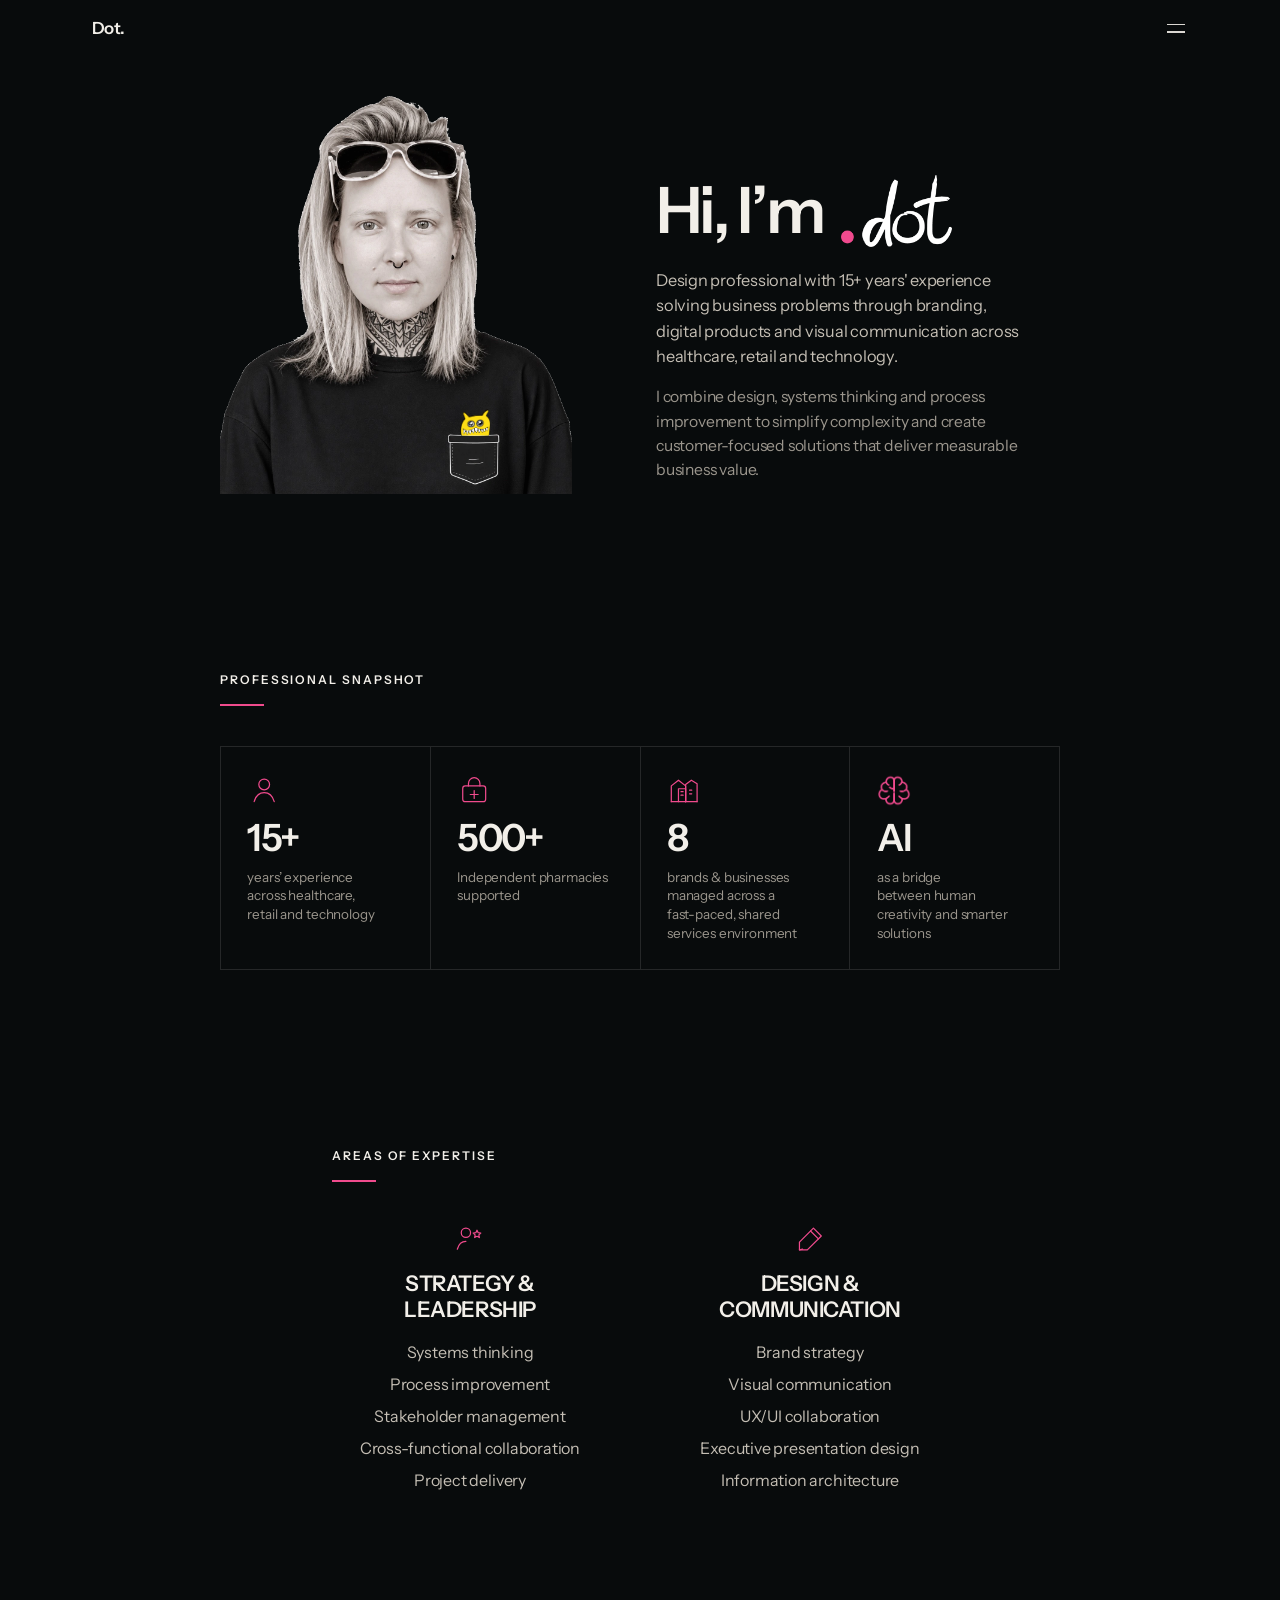
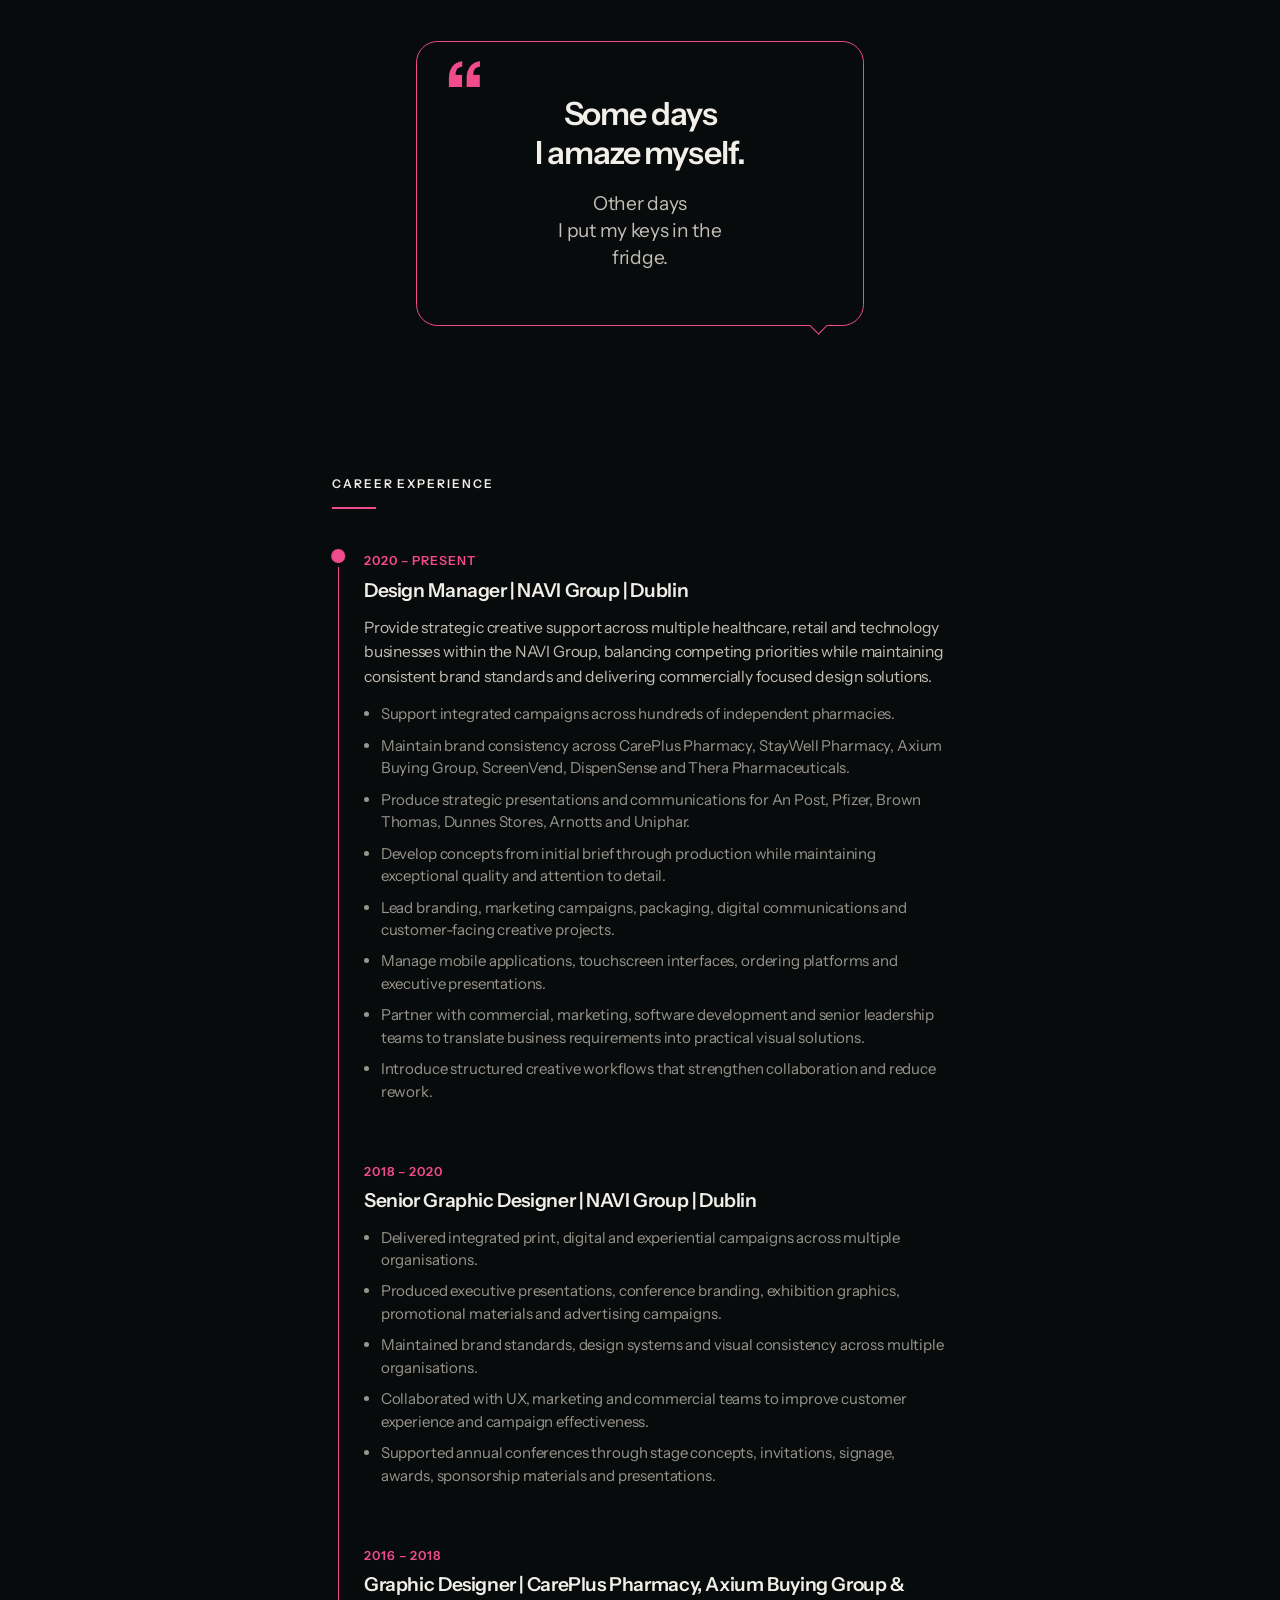
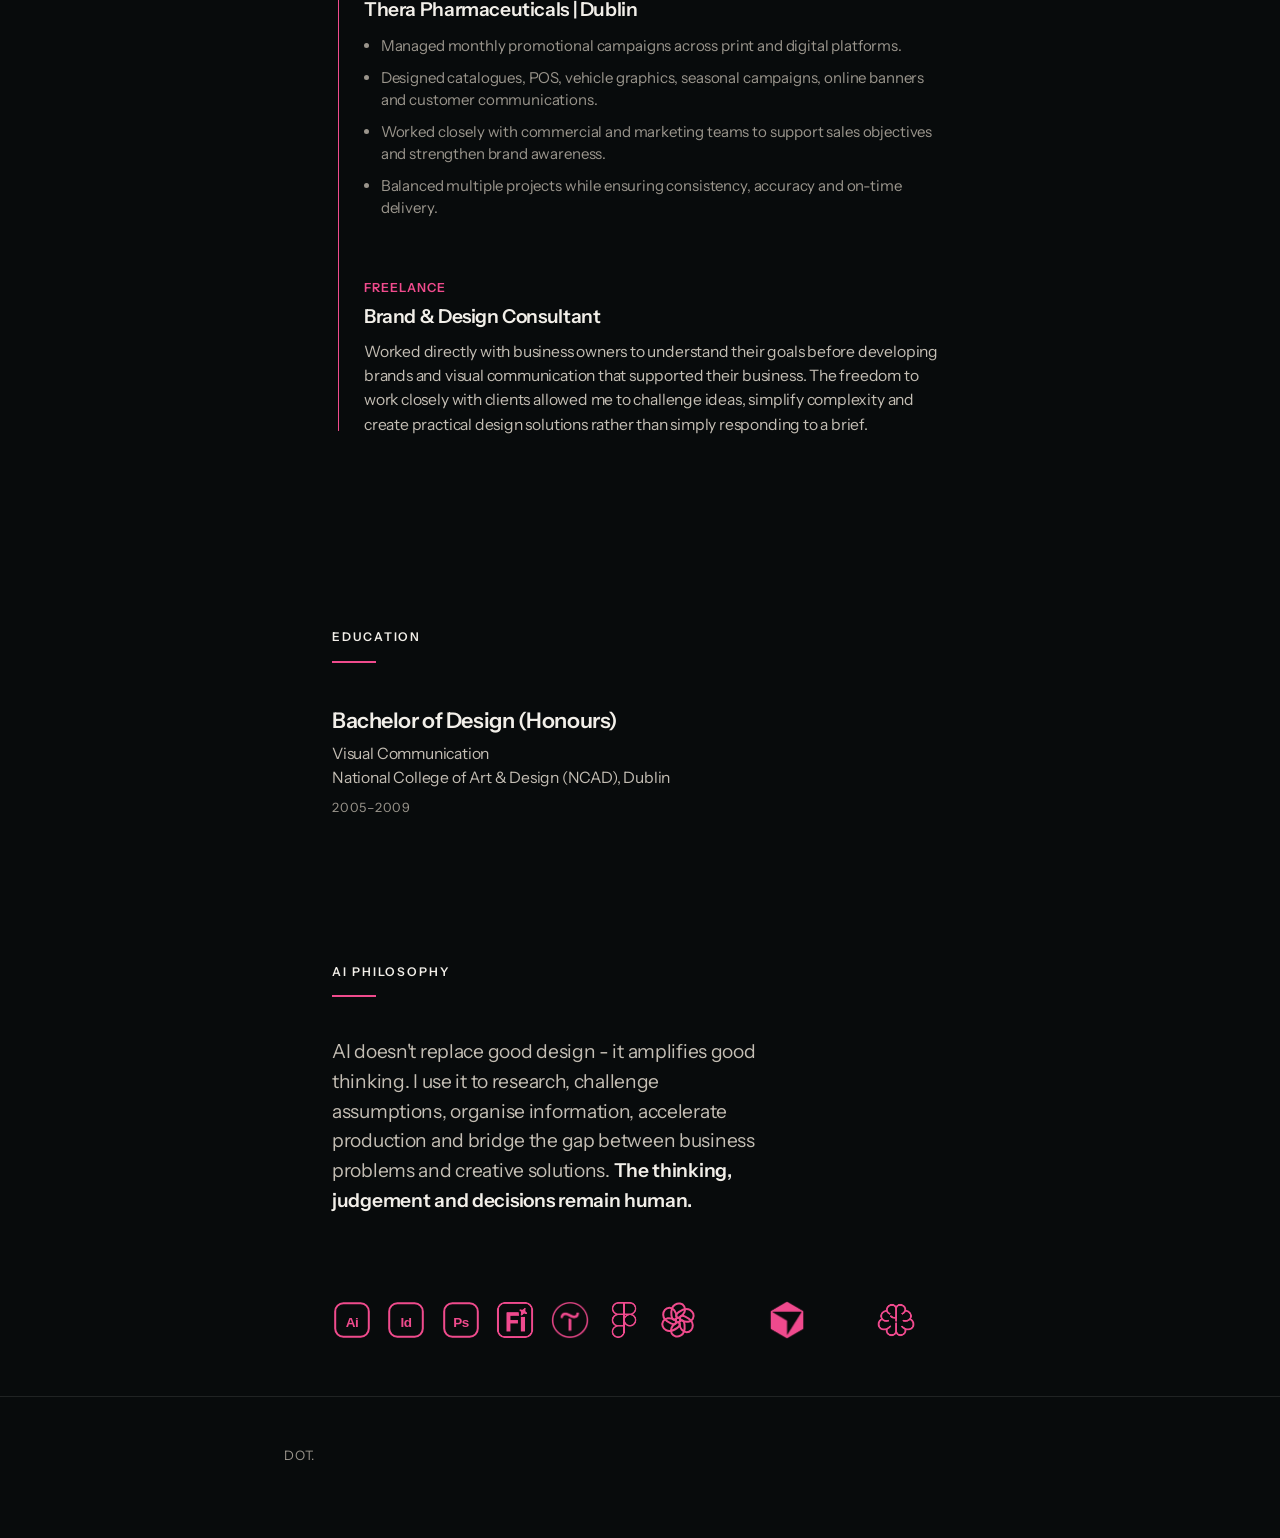
==== commit 8cc80014: "About: keep lockup hidden until 1s delayed entrance Hide Hi I’m .dot from first paint so it doesn’t " ====
--- a/about/index.html
+++ b/about/index.html
@@ -14,8 +14,8 @@
       href="https://fonts.googleapis.com/css2?family=Instrument+Sans:ital,wght@0,400;0,500;0,600;0,700;1,400&display=swap"
       rel="stylesheet"
     />
-    <link rel="stylesheet" href="../freedom/styles.css?v=about-30" />
-    <link rel="stylesheet" href="theme.css?v=about-30" />
+    <link rel="stylesheet" href="../freedom/styles.css?v=about-31" />
+    <link rel="stylesheet" href="theme.css?v=about-31" />
   </head>
   <body class="page-about">
     <a class="skip-link" href="#main">Skip to content</a>
@@ -106,12 +106,12 @@
             <span class="about-hero__hello">Hi, I’m</span>
             <picture class="about-hero__mark">
               <source
-                srcset="images/dot-wordmark.webp?v=about-29"
+                srcset="images/dot-wordmark.webp?v=about-31"
                 type="image/webp"
               />
               <img
                 class="about-hero__wordmark"
-                src="images/dot-wordmark.png?v=about-29"
+                src="images/dot-wordmark.png?v=about-31"
                 alt="Dot."
                 width="396"
                 height="254"
@@ -627,7 +627,7 @@
       </div>
     </footer>
 
-    <script src="../freedom/main.js?v=about-29" defer></script>
-    <script src="about.js?v=about-29" defer></script>
+    <script src="../freedom/main.js?v=about-31" defer></script>
+    <script src="about.js?v=about-31" defer></script>
   </body>
 </html>
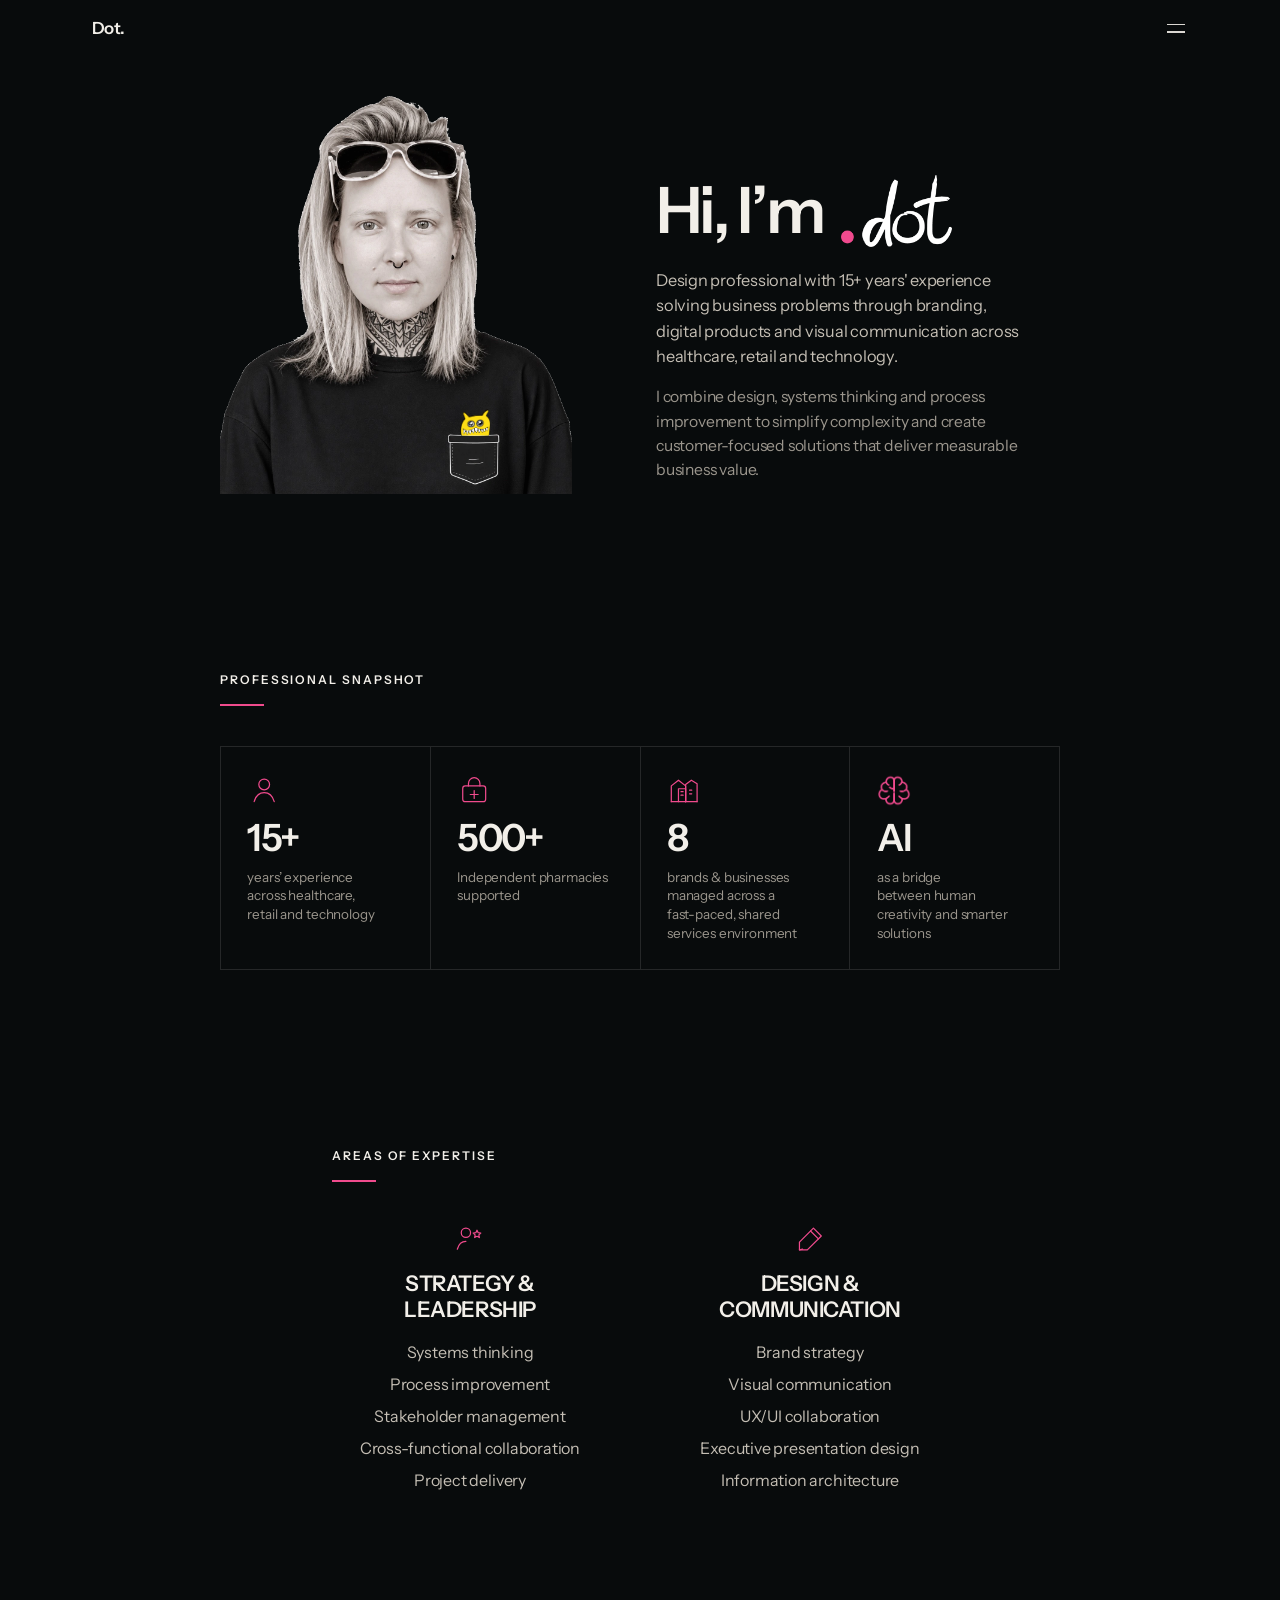
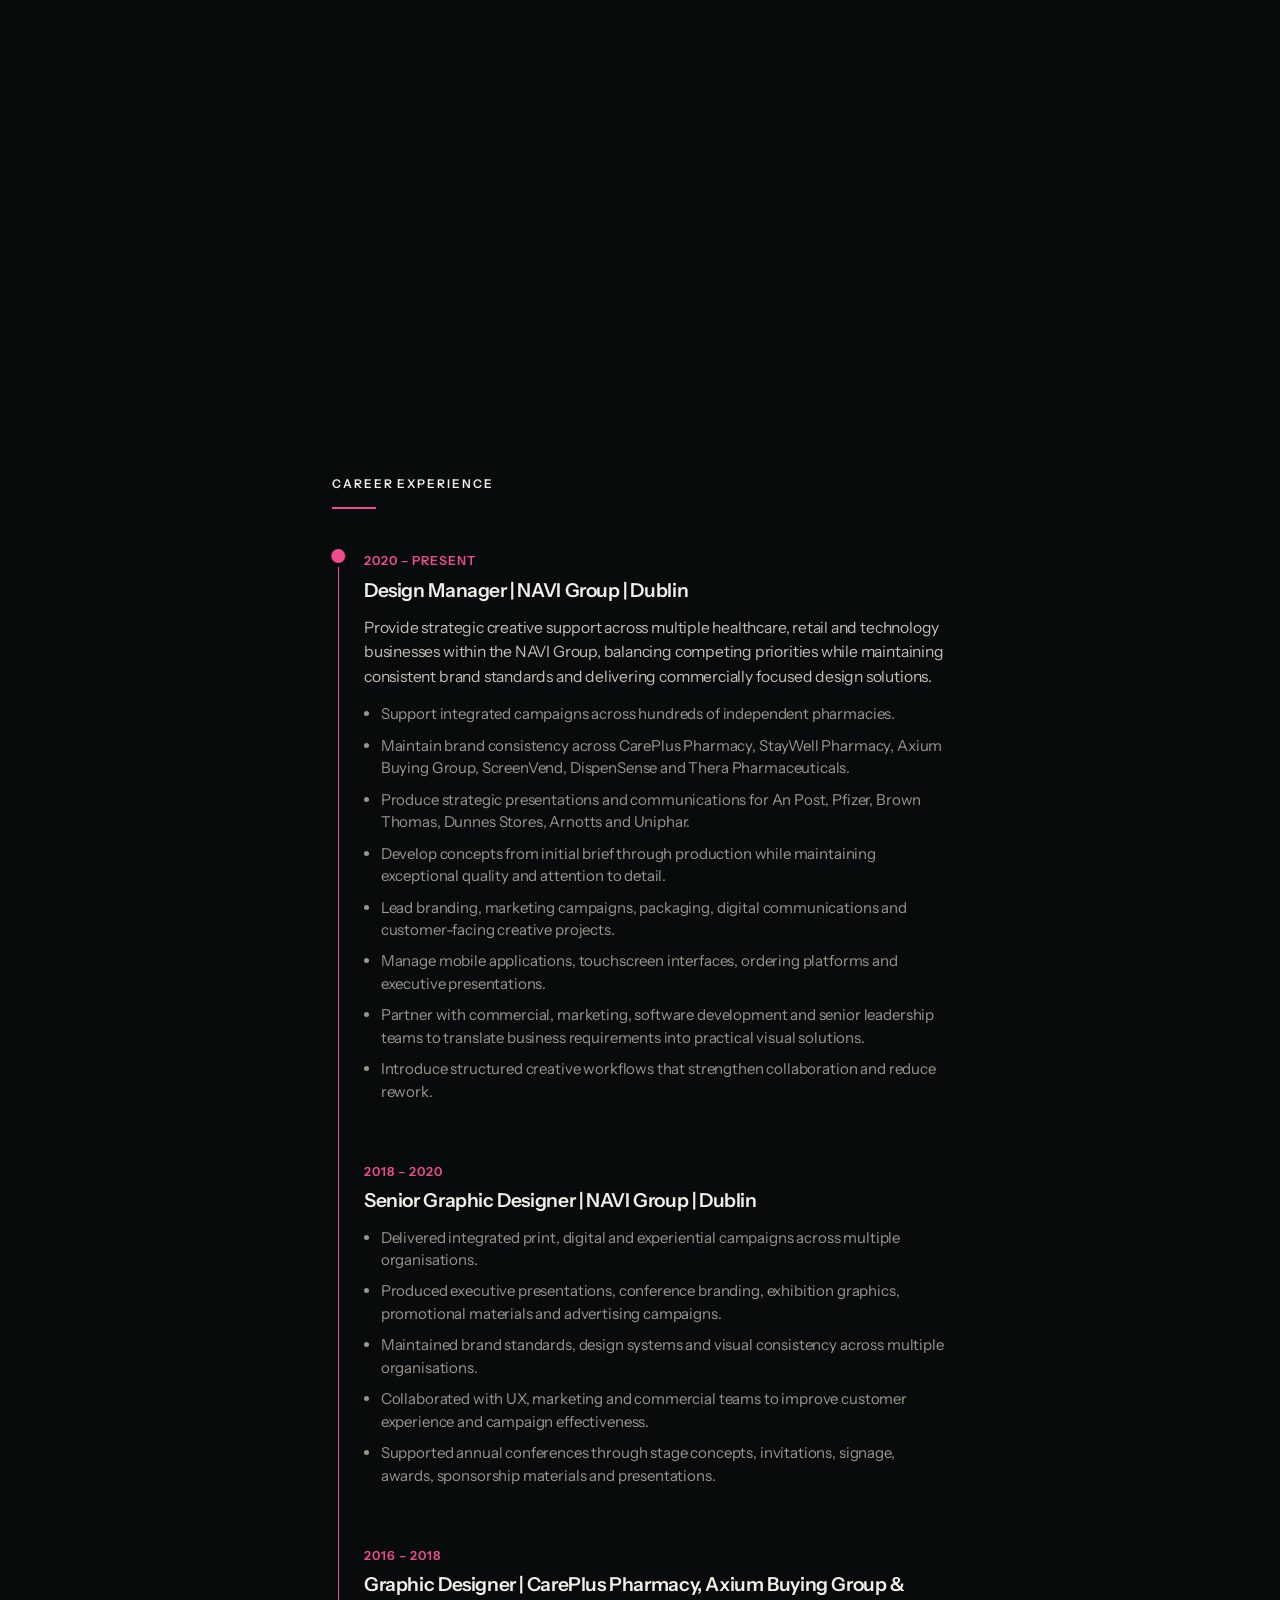
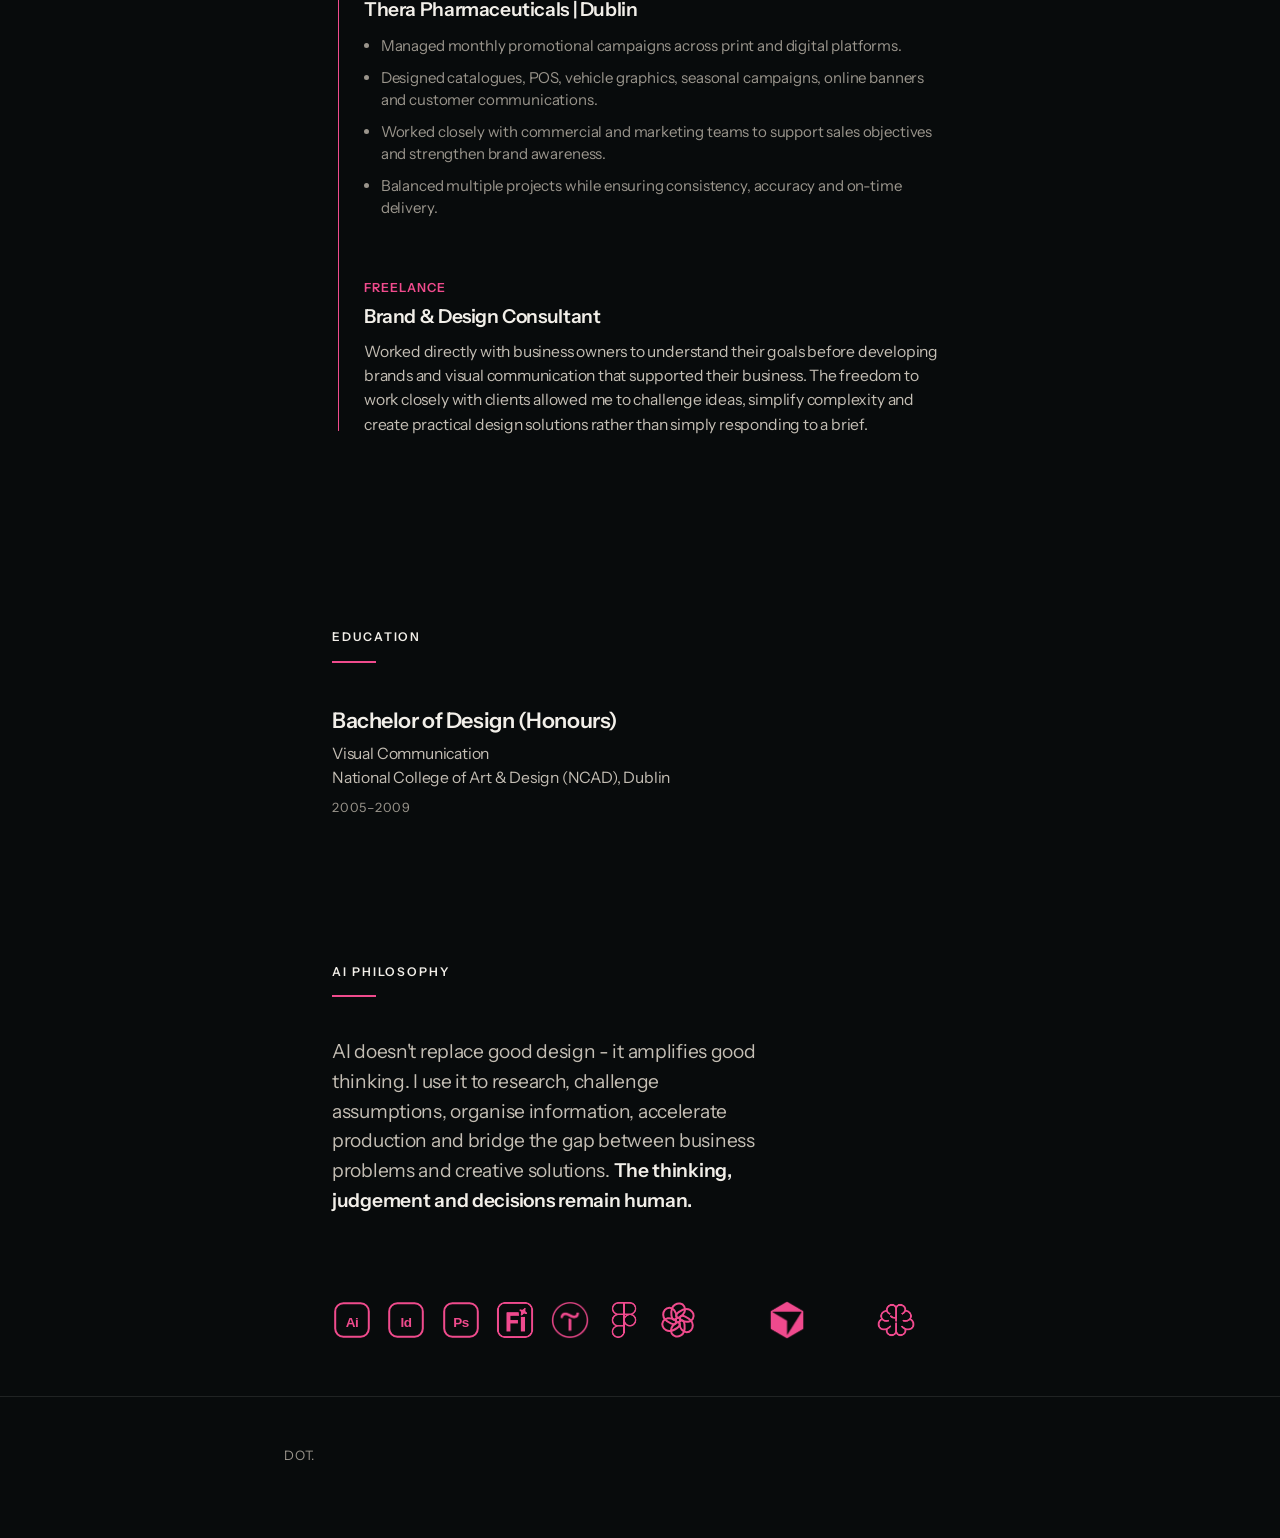
==== commit 975775d6: "About: animate quote bubble with delayed entrance Match the Hi I’m .dot lockup: fade and rise as one" ====
--- a/about/index.html
+++ b/about/index.html
@@ -14,8 +14,8 @@
       href="https://fonts.googleapis.com/css2?family=Instrument+Sans:ital,wght@0,400;0,500;0,600;0,700;1,400&display=swap"
       rel="stylesheet"
     />
-    <link rel="stylesheet" href="../freedom/styles.css?v=about-31" />
-    <link rel="stylesheet" href="theme.css?v=about-31" />
+    <link rel="stylesheet" href="../freedom/styles.css?v=about-33" />
+    <link rel="stylesheet" href="theme.css?v=about-33" />
   </head>
   <body class="page-about">
     <a class="skip-link" href="#main">Skip to content</a>
@@ -106,12 +106,12 @@
             <span class="about-hero__hello">Hi, I’m</span>
             <picture class="about-hero__mark">
               <source
-                srcset="images/dot-wordmark.webp?v=about-31"
+                srcset="images/dot-wordmark.webp?v=about-33"
                 type="image/webp"
               />
               <img
                 class="about-hero__wordmark"
-                src="images/dot-wordmark.png?v=about-31"
+                src="images/dot-wordmark.png?v=about-33"
                 alt="Dot."
                 width="396"
                 height="254"
@@ -274,7 +274,7 @@
       <!-- 04 PERSONALITY -->
       <section class="about-quote" aria-label="Personality">
         <div class="about-wrap">
-          <figure class="about-quote__bubble reveal">
+          <figure class="about-quote__bubble" data-quote-bubble>
             <span class="about-quote__mark" aria-hidden="true">“</span>
             <blockquote class="about-quote__body">
               <p class="about-quote__lead">
@@ -627,7 +627,7 @@
       </div>
     </footer>
 
-    <script src="../freedom/main.js?v=about-31" defer></script>
-    <script src="about.js?v=about-31" defer></script>
+    <script src="../freedom/main.js?v=about-33" defer></script>
+    <script src="about.js?v=about-33" defer></script>
   </body>
 </html>
--- a/about/theme.css
+++ b/about/theme.css
@@ -212,13 +212,13 @@
   background: transparent;
 }
 
-/* One-time lockup entrance — whole “Hi, I’m .dot” line as one unit */
-.js-ready .about-hero__intro[data-intro-lockup] {
+/* One-time lockup entrance — hidden until enter (avoids first-paint flash) */
+.about-hero__intro[data-intro-lockup] {
   opacity: 0;
   transform: translate3d(0, 10px, 0);
 }
 
-.js-ready .about-hero__intro[data-intro-lockup].is-entered {
+.about-hero__intro[data-intro-lockup].is-entered {
   opacity: 1;
   transform: translate3d(0, 0, 0);
   transition:
@@ -227,8 +227,8 @@
 }
 
 @media (prefers-reduced-motion: reduce) {
-  .js-ready .about-hero__intro[data-intro-lockup],
-  .js-ready .about-hero__intro[data-intro-lockup].is-entered {
+  .about-hero__intro[data-intro-lockup],
+  .about-hero__intro[data-intro-lockup].is-entered {
     opacity: 1;
     transform: none;
     transition: none;
@@ -373,6 +373,29 @@
   border-radius: 1.35rem;
   background: transparent;
   text-align: center;
+}
+
+/* One-time quote bubble entrance — whole bubble + text as one unit */
+.about-quote__bubble[data-quote-bubble] {
+  opacity: 0;
+  transform: translate3d(0, 10px, 0);
+}
+
+.about-quote__bubble[data-quote-bubble].is-entered {
+  opacity: 1;
+  transform: translate3d(0, 0, 0);
+  transition:
+    opacity 900ms cubic-bezier(0.22, 1, 0.36, 1),
+    transform 900ms cubic-bezier(0.22, 1, 0.36, 1);
+}
+
+@media (prefers-reduced-motion: reduce) {
+  .about-quote__bubble[data-quote-bubble],
+  .about-quote__bubble[data-quote-bubble].is-entered {
+    opacity: 1;
+    transform: none;
+    transition: none;
+  }
 }
 
 /* Lower-right speech-bubble tail — hollow outline, no fill */
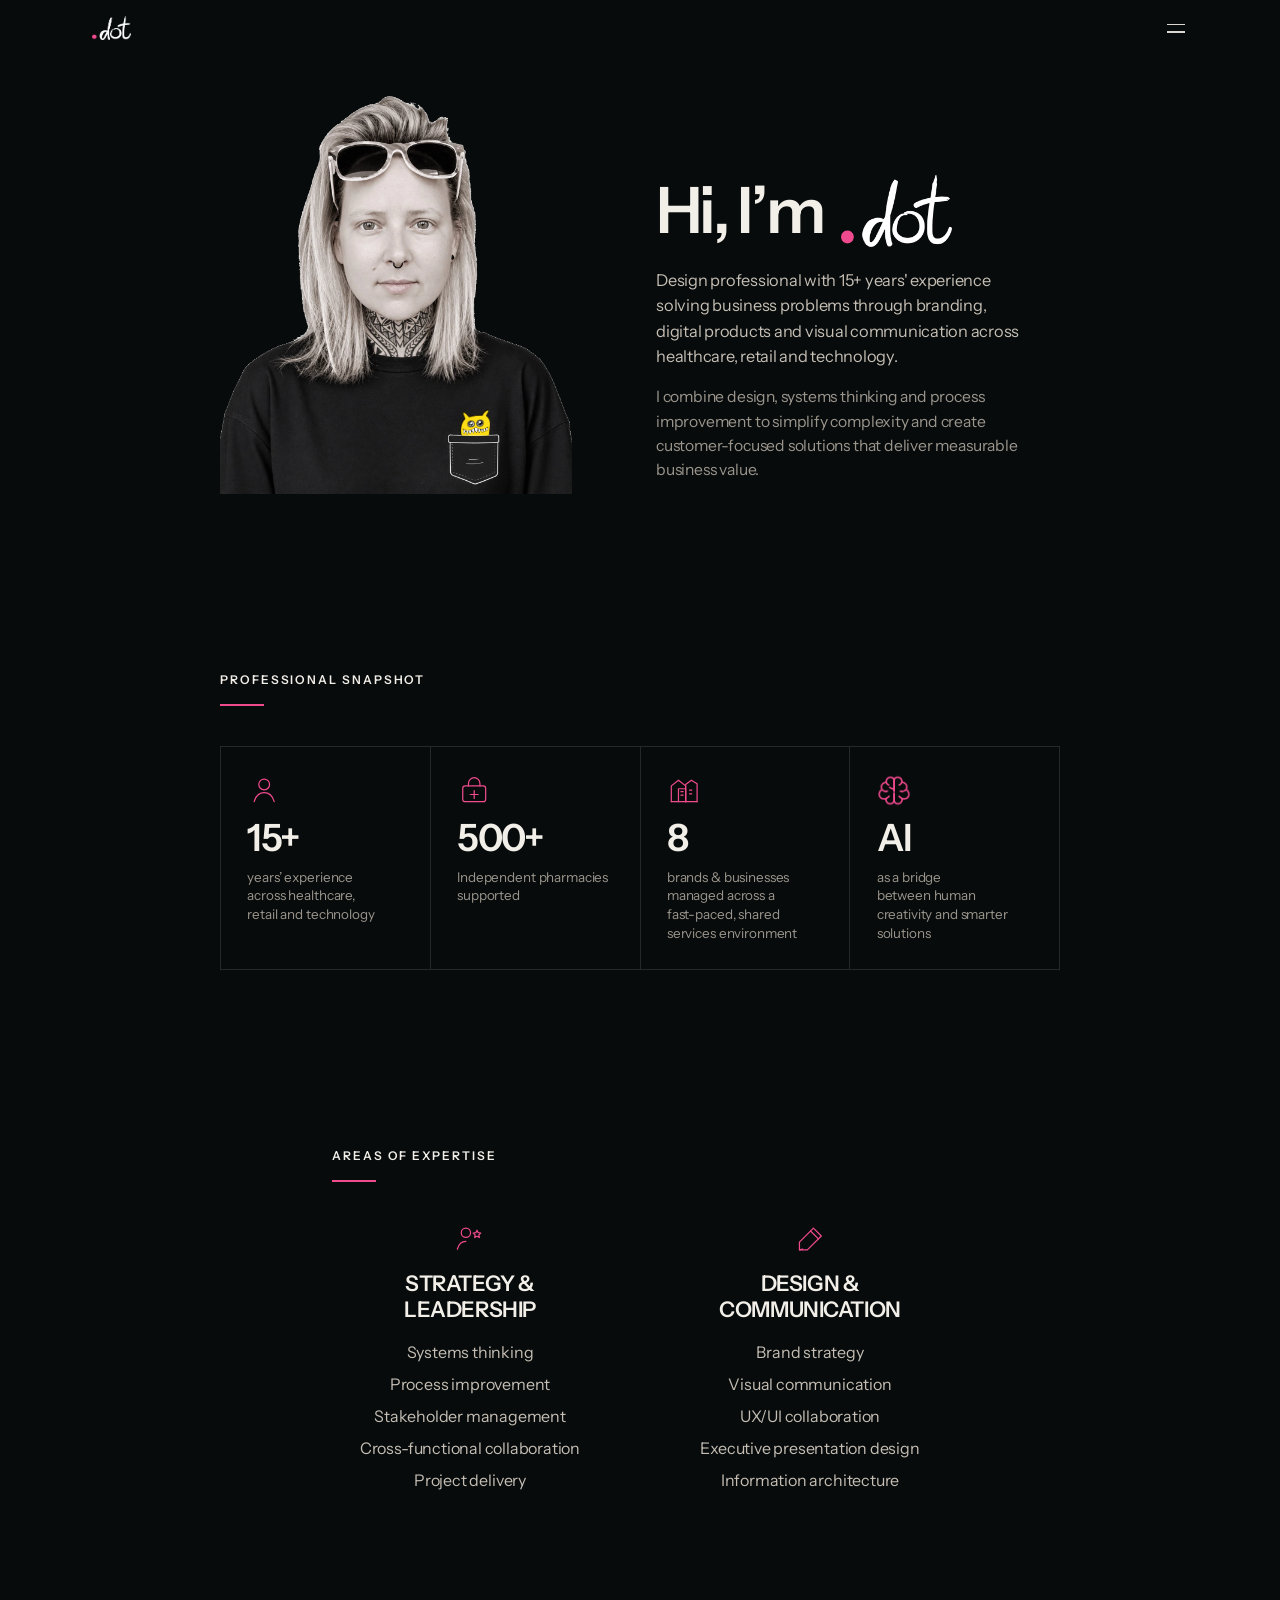
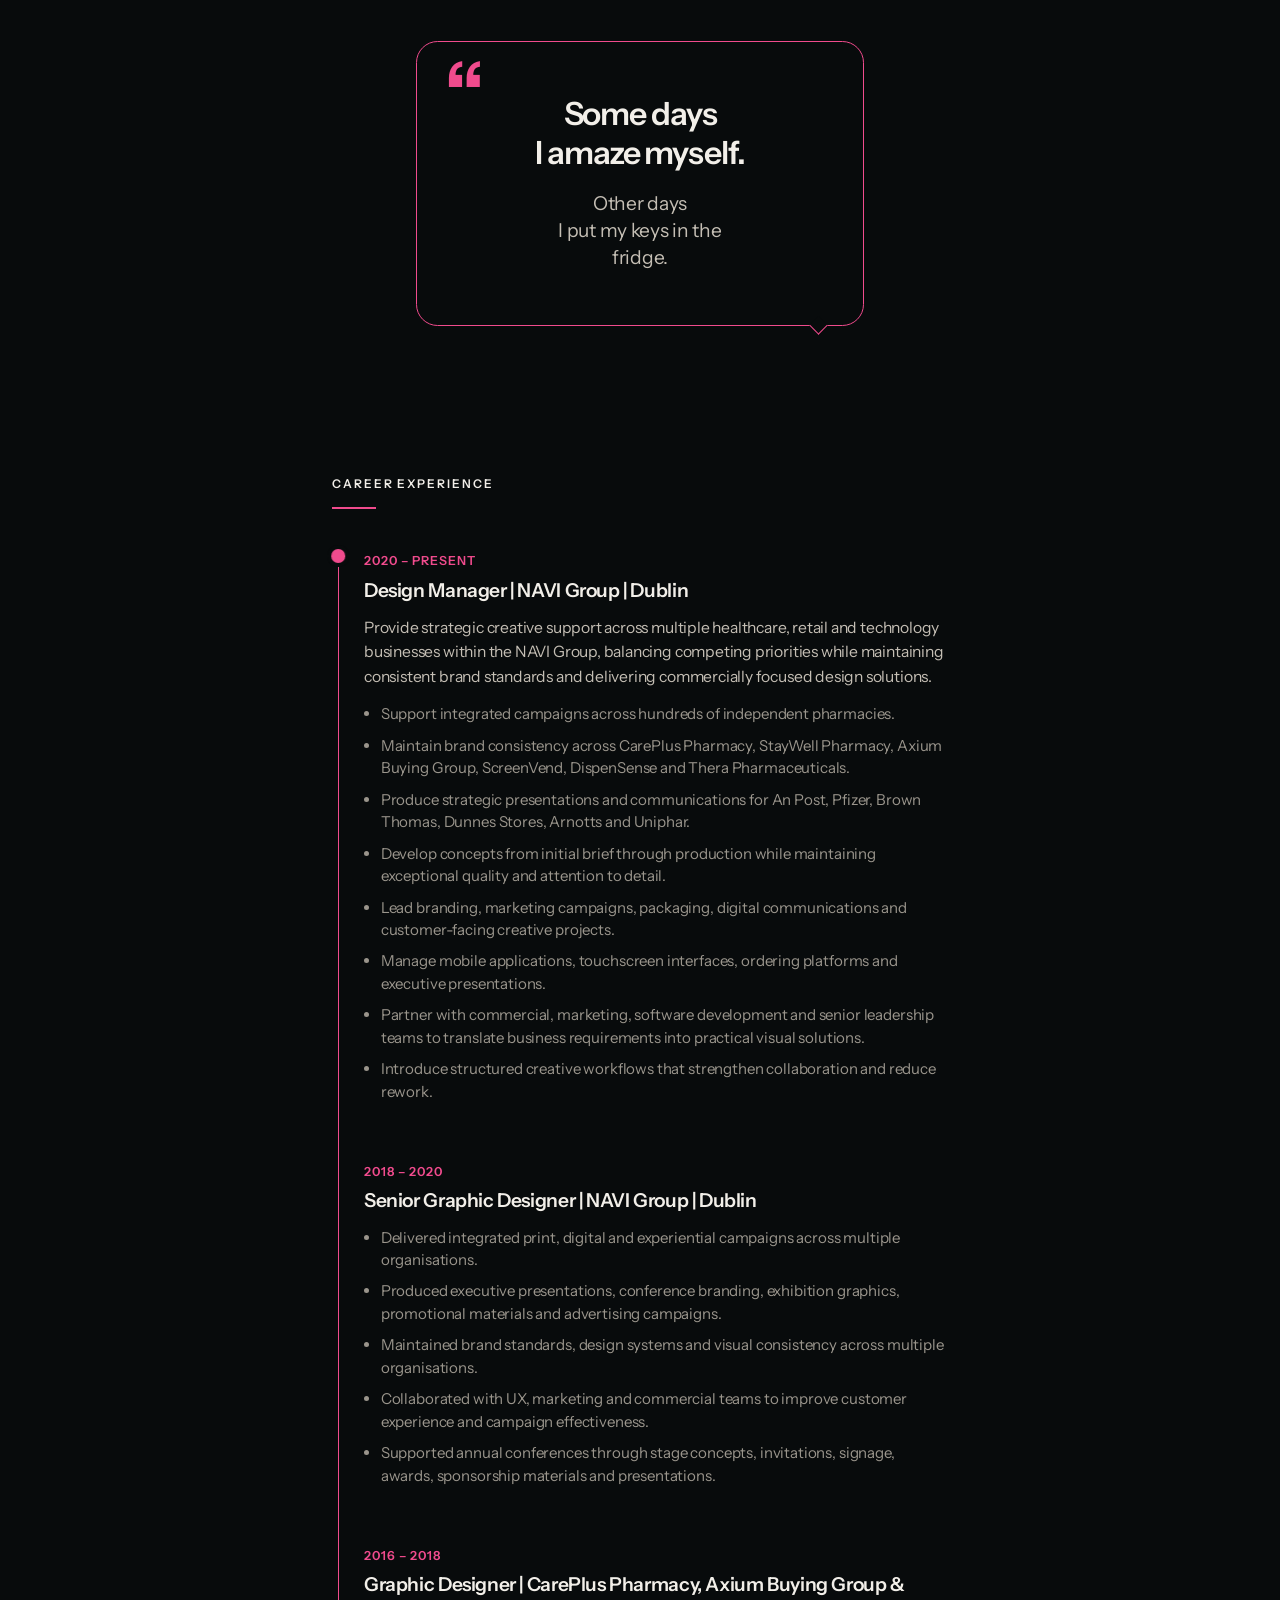
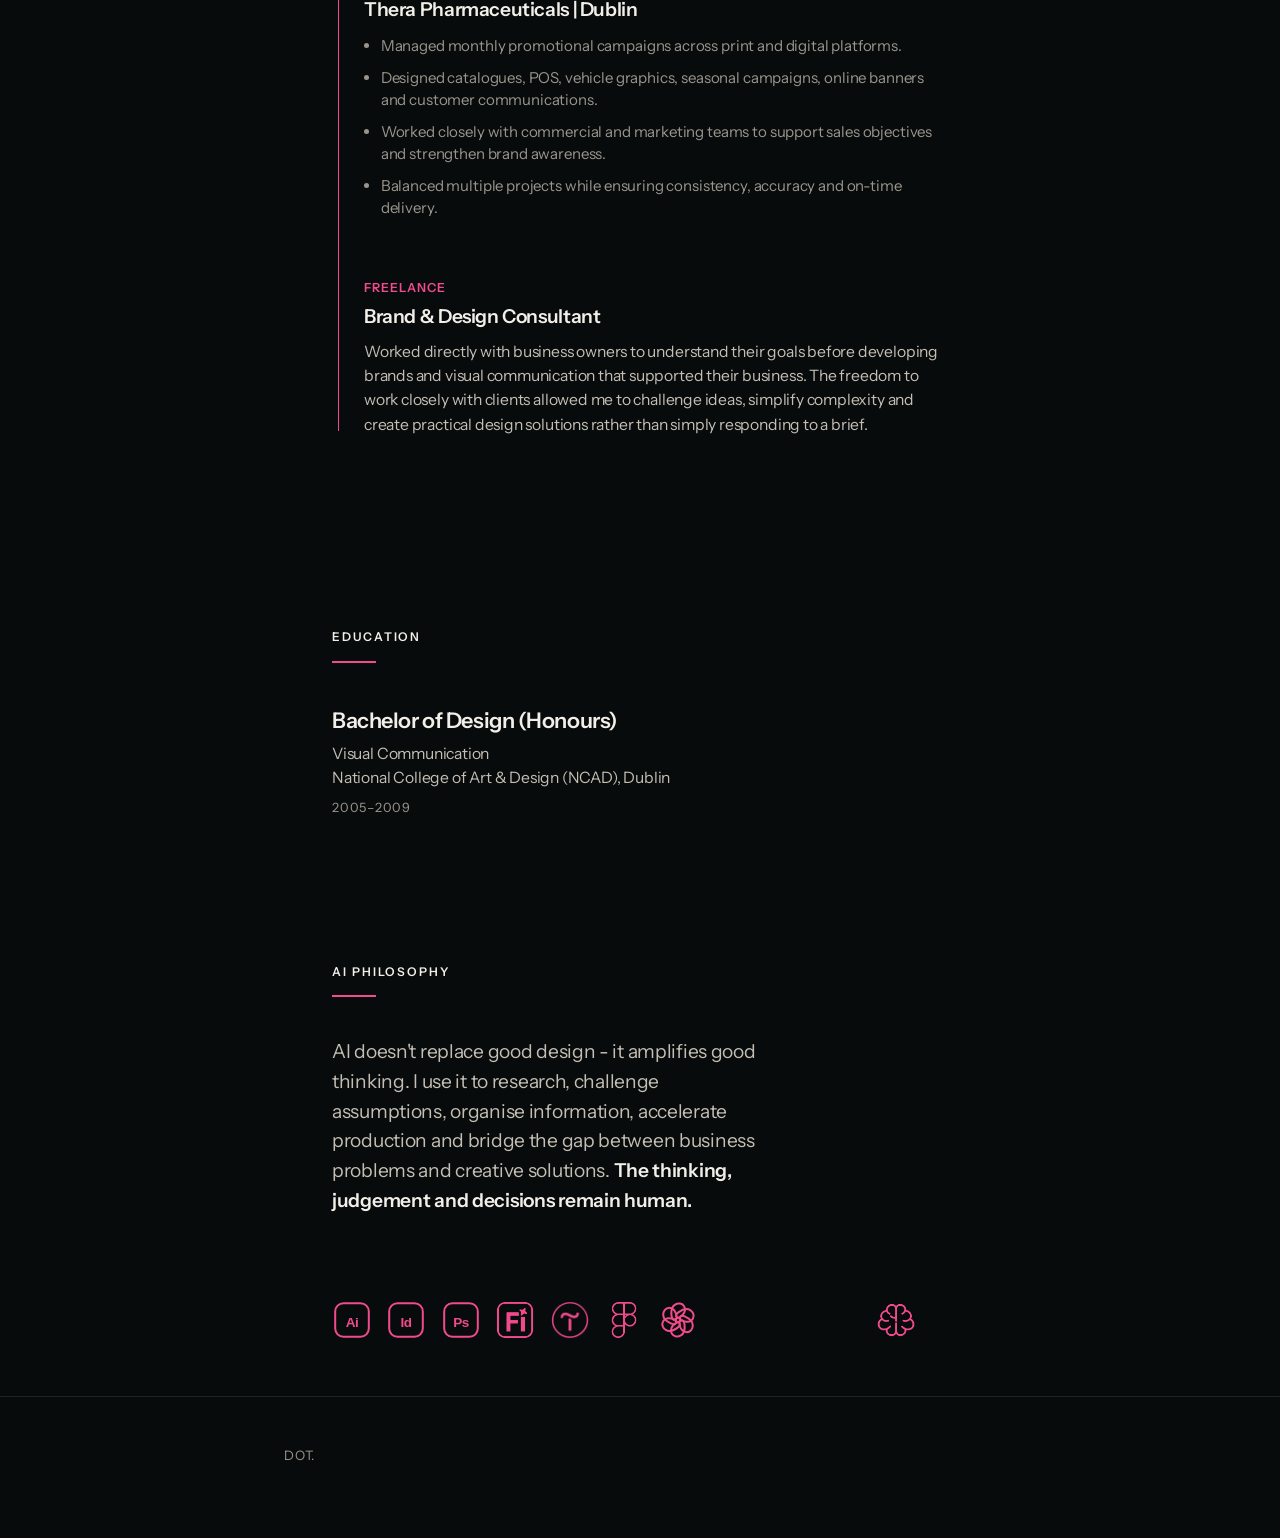
==== commit 7d054379: "Replace nav Dot. text with brush wordmark Use the same pink-dot wordmark from the About intro lockup" ====
--- a/about/index.html
+++ b/about/index.html
@@ -14,15 +14,29 @@
       href="https://fonts.googleapis.com/css2?family=Instrument+Sans:ital,wght@0,400;0,500;0,600;0,700;1,400&display=swap"
       rel="stylesheet"
     />
-    <link rel="stylesheet" href="../freedom/styles.css?v=about-33" />
-    <link rel="stylesheet" href="theme.css?v=about-33" />
+    <link rel="stylesheet" href="../freedom/styles.css?v=about-34" />
+    <link rel="stylesheet" href="theme.css?v=about-34" />
   </head>
   <body class="page-about">
     <a class="skip-link" href="#main">Skip to content</a>
 
     <header class="site-header">
       <div class="site-header__inner">
-        <span class="site-mark" aria-current="page">Dot.</span>
+        <span class="site-mark" aria-current="page">
+          <picture>
+            <source
+              srcset="../freedom/images/dot-wordmark.webp?v=nav-1"
+              type="image/webp"
+            />
+            <img
+              class="site-mark__img"
+              src="../freedom/images/dot-wordmark.png?v=nav-1"
+              alt="Dot."
+              width="396"
+              height="254"
+            />
+          </picture>
+        </span>
         <button
           class="menu-button"
           type="button"
@@ -627,7 +641,7 @@
       </div>
     </footer>
 
-    <script src="../freedom/main.js?v=about-33" defer></script>
-    <script src="about.js?v=about-33" defer></script>
+    <script src="../freedom/main.js?v=about-34" defer></script>
+    <script src="about.js?v=about-34" defer></script>
   </body>
 </html>
--- a/freedom/styles.css
+++ b/freedom/styles.css
@@ -116,12 +116,24 @@
 }
 
 .site-mark {
-  font-size: 1.05rem;
-  font-weight: 600;
-  letter-spacing: -0.03em;
-  color: var(--text);
-  line-height: 1;
-  padding: 0.55rem 0;
+  display: inline-flex;
+  align-items: center;
+  line-height: 0;
+  padding: 0.45rem 0;
+  color: inherit;
+  text-decoration: none;
+}
+
+.site-mark picture {
+  display: block;
+  line-height: 0;
+}
+
+.site-mark__img {
+  display: block;
+  height: 1.55rem;
+  width: auto;
+  max-width: none;
 }
 
 .menu-button {
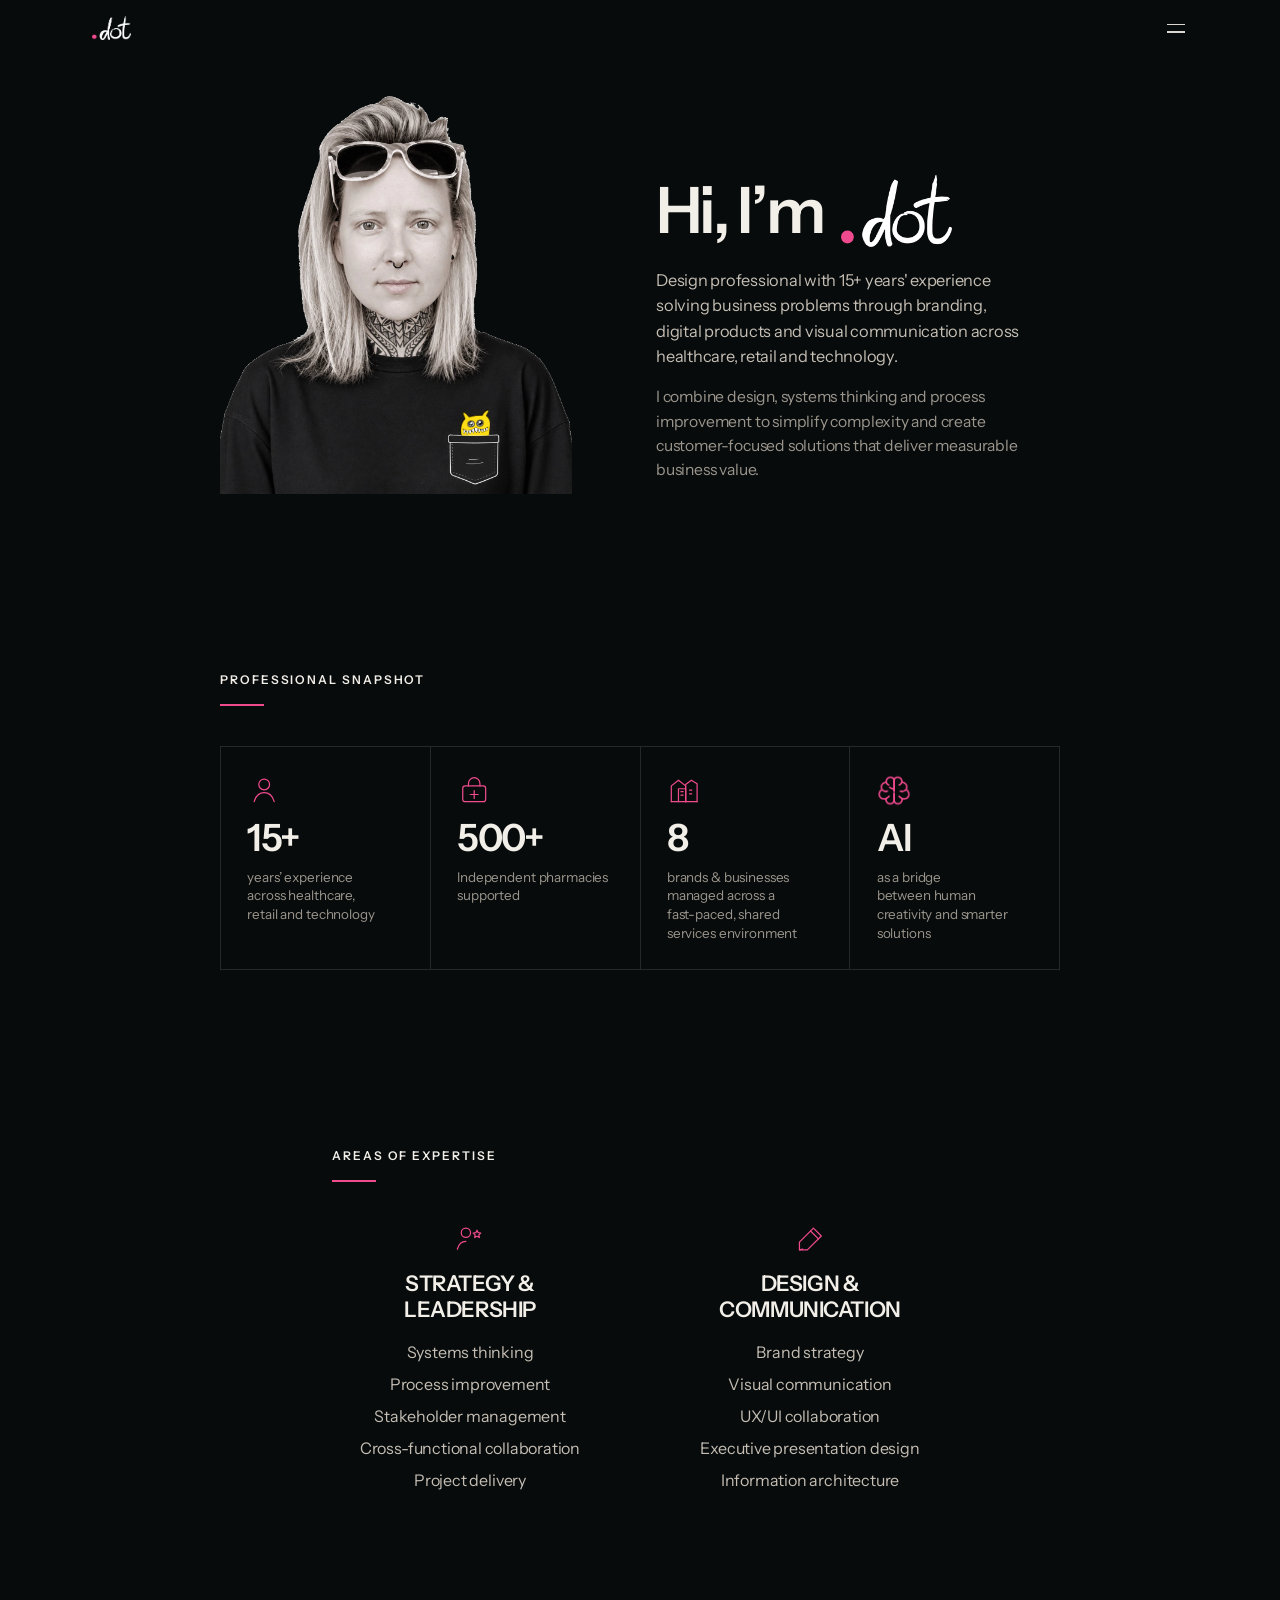
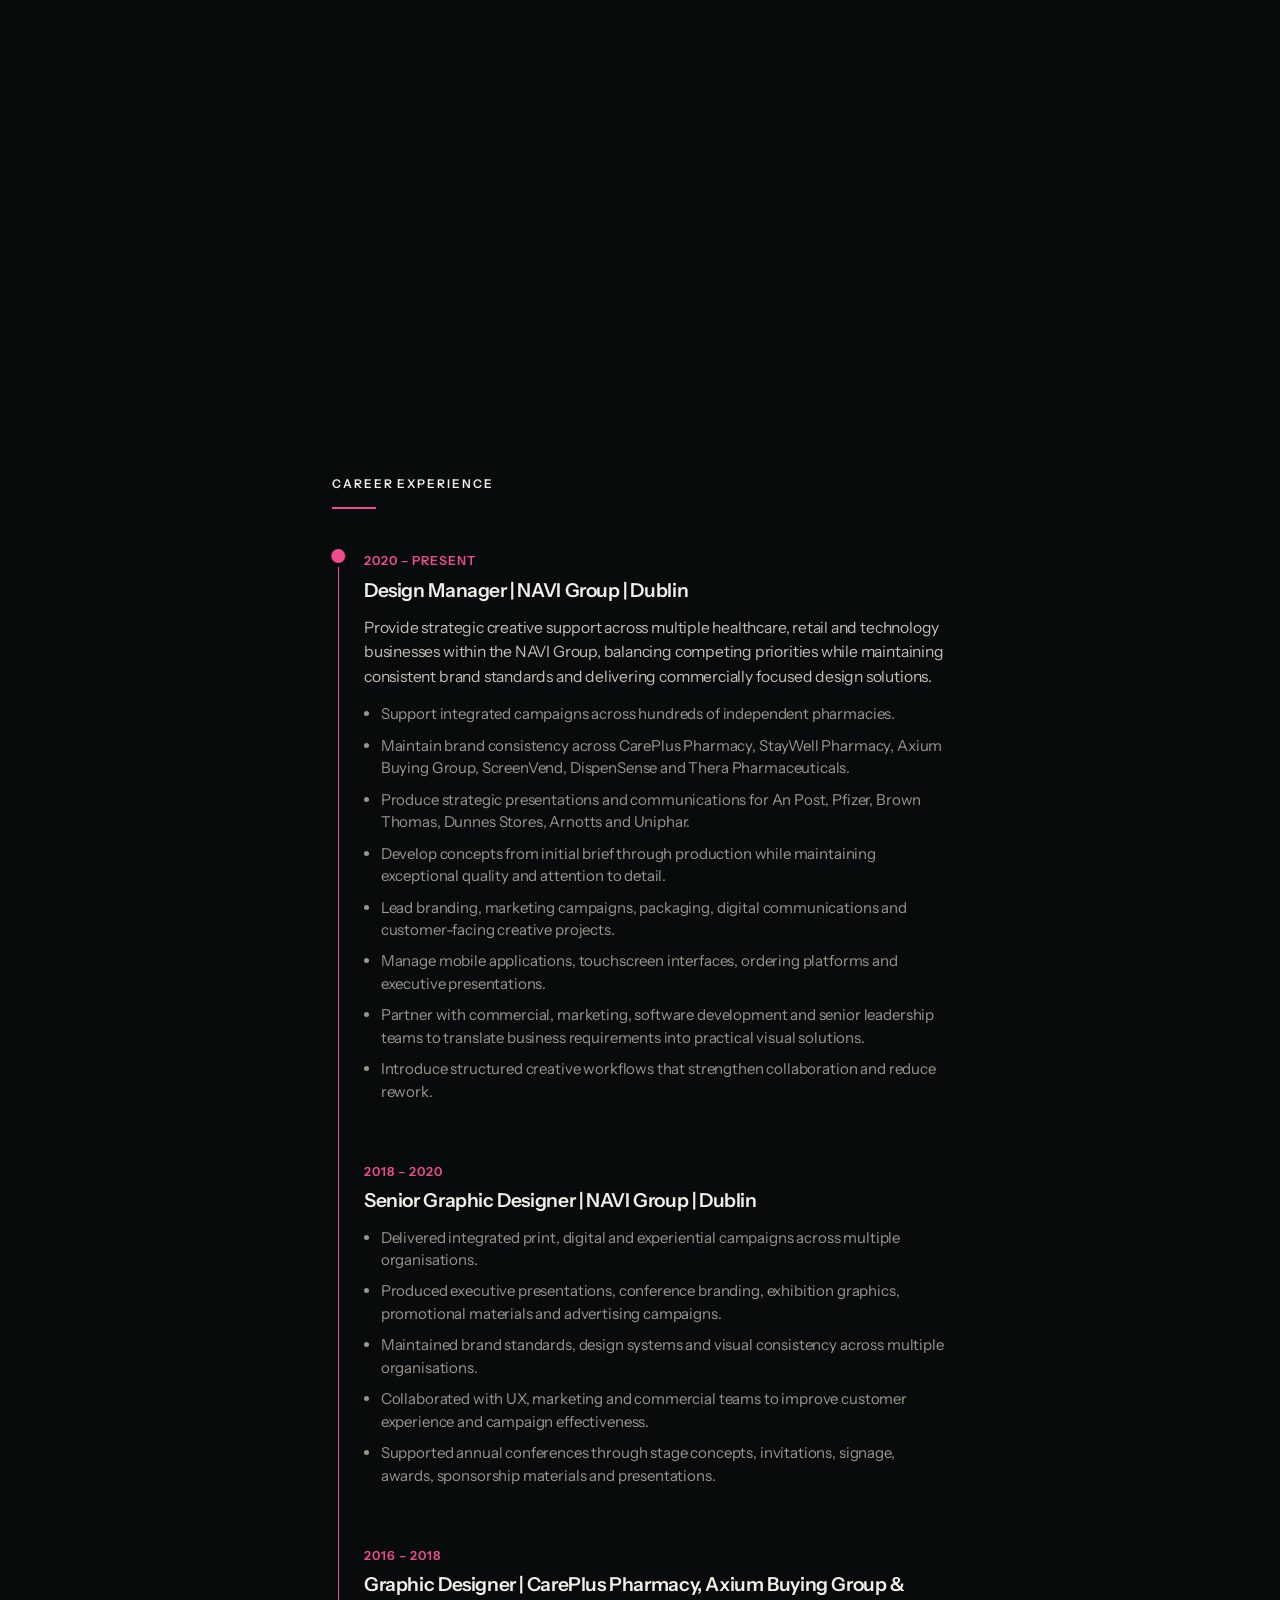
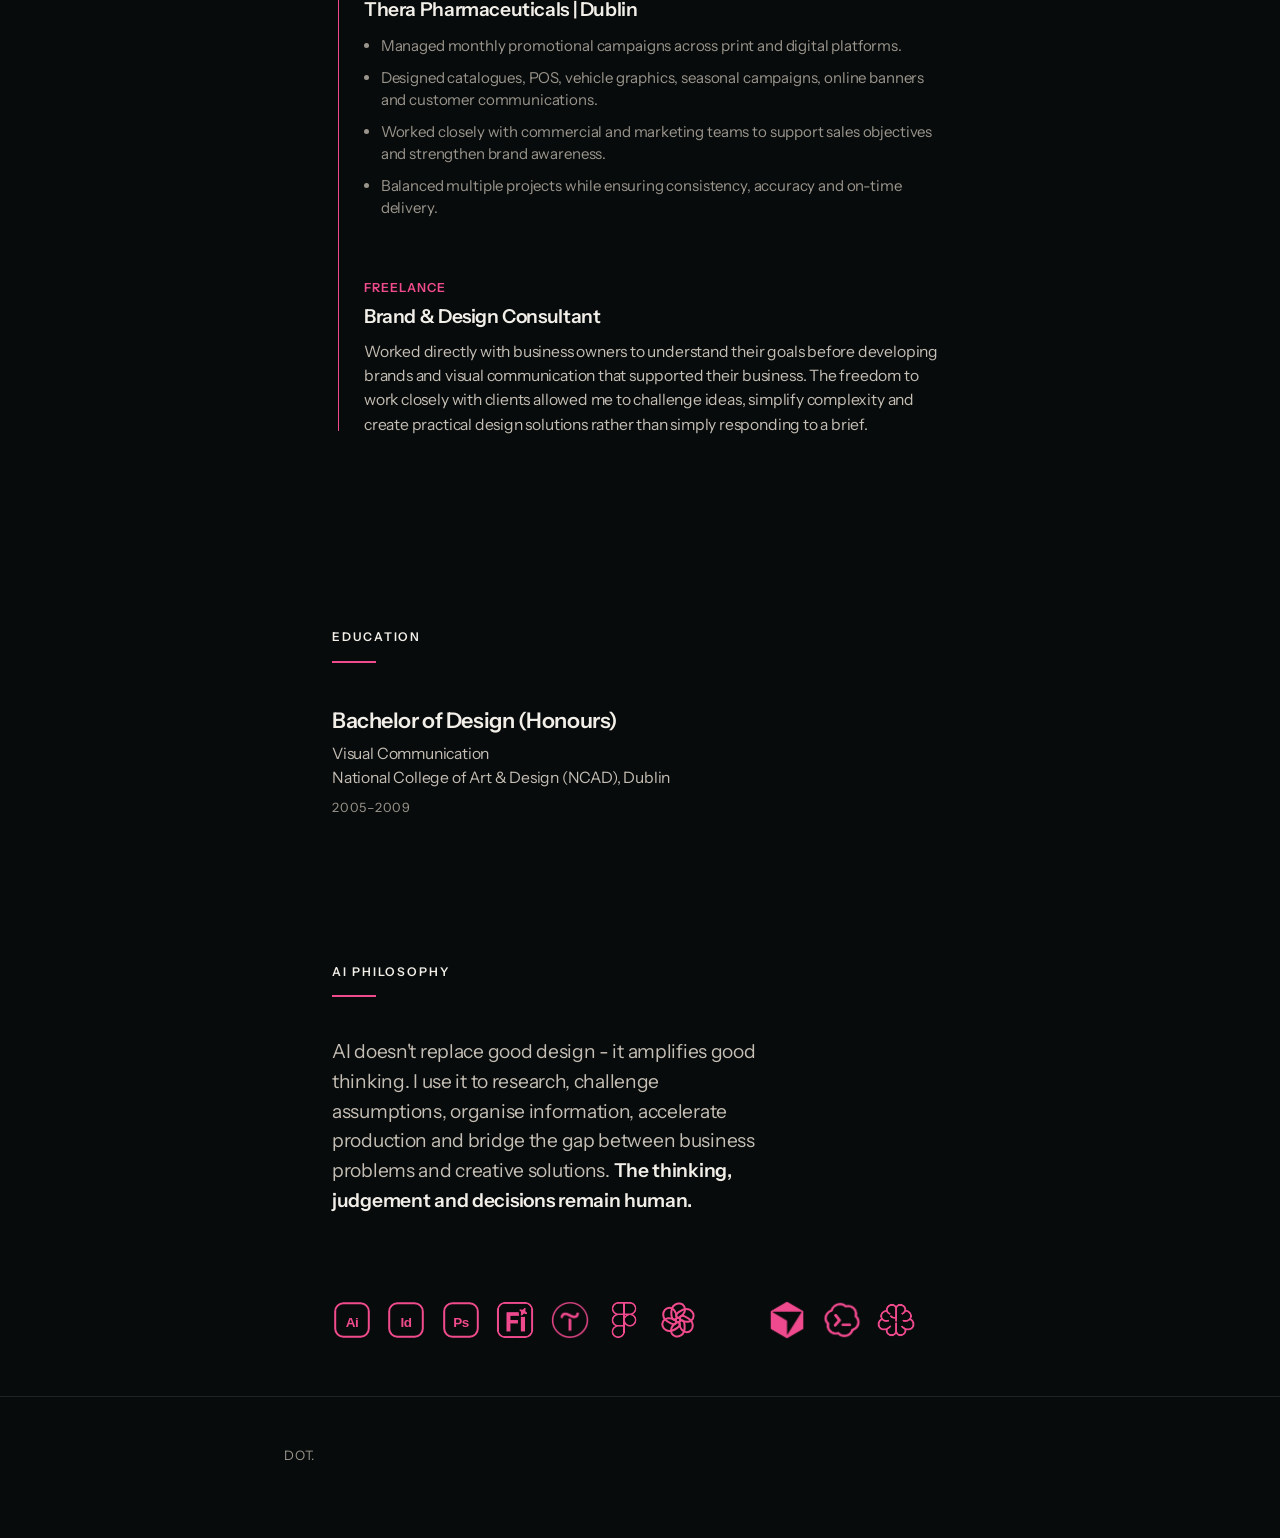
==== commit 5b75c8ac: "Integrate portfolio navigation for a single static site Point the Dot mark at Work/home, add Work an" ====
--- a/about/index.html
+++ b/about/index.html
@@ -22,7 +22,7 @@
 
     <header class="site-header">
       <div class="site-header__inner">
-        <span class="site-mark" aria-current="page">
+        <a class="site-mark" href="../">
           <picture>
             <source
               srcset="../freedom/images/dot-wordmark.webp?v=nav-1"
@@ -36,7 +36,7 @@
               height="254"
             />
           </picture>
-        </span>
+        </a>
         <button
           class="menu-button"
           type="button"
@@ -48,8 +48,11 @@
           <span class="menu-button__line" aria-hidden="true"></span>
         </button>
       </div>
-      <nav id="site-nav" class="site-nav" aria-label="Projects" aria-hidden="true">
+      <nav id="site-nav" class="site-nav" aria-label="Primary" aria-hidden="true">
         <ul class="site-nav__list">
+          <li>
+            <a class="site-nav__link" href="../">Work</a>
+          </li>
           <li>
             <a class="site-nav__link" href="../freedom/">Freedom</a>
           </li>
@@ -58,6 +61,9 @@
           </li>
           <li>
             <a class="site-nav__link" href="../selected-work/">Selected Work</a>
+          </li>
+          <li>
+            <a class="site-nav__link" href="./" aria-current="page">About</a>
           </li>
         </ul>
       </nav>
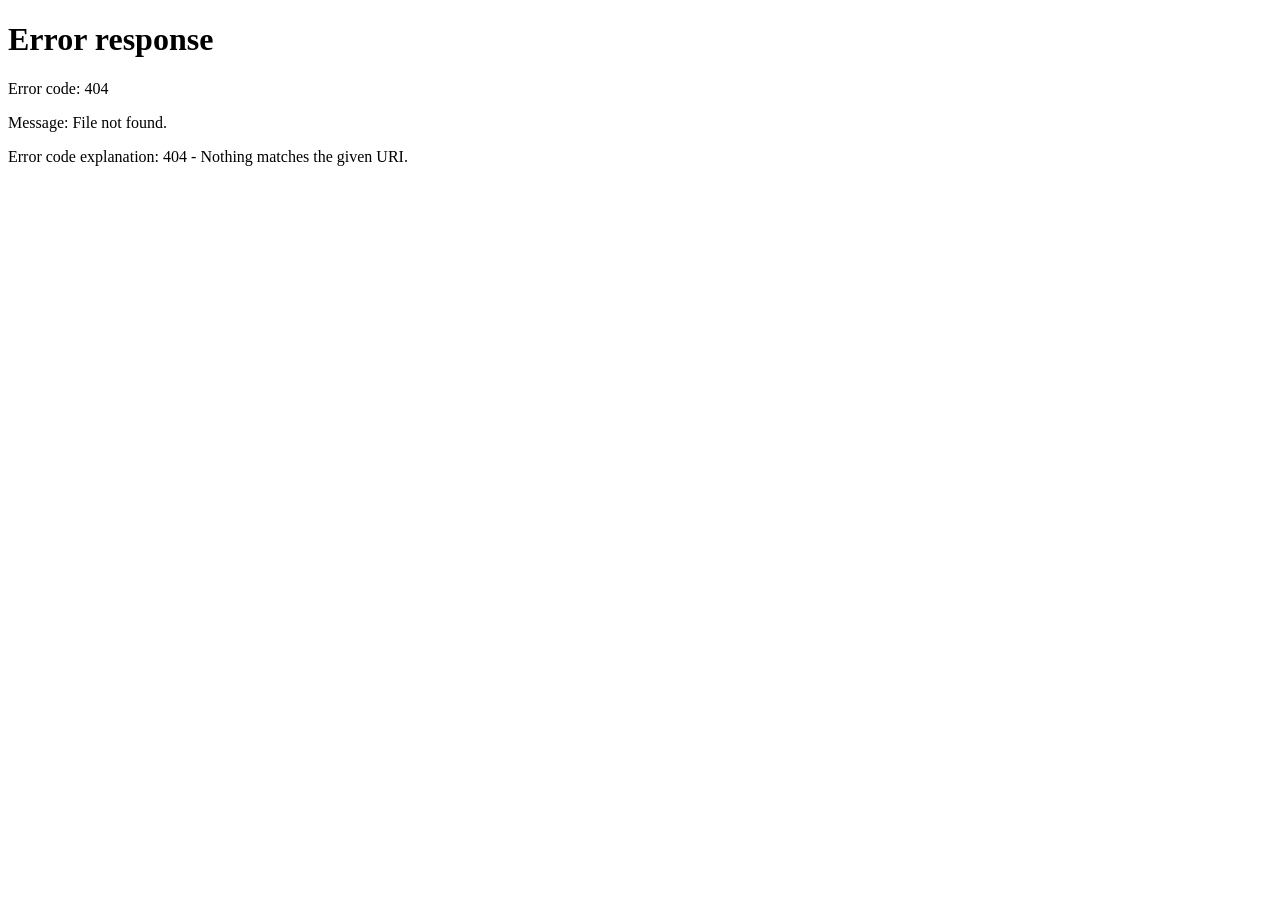
==== commit 0b4326f4: "Make About the homepage and unify site navigation Serve About at the site root, point the Dot mark a" ====
--- a/about/index.html
+++ b/about/index.html
@@ -2,652 +2,11 @@
 <html lang="en">
   <head>
     <meta charset="UTF-8" />
-    <meta name="viewport" content="width=device-width, initial-scale=1" />
-    <meta
-      name="description"
-      content="Dot. — design professional with 15+ years across branding, digital products and visual communication."
-    />
+    <meta http-equiv="refresh" content="0; url=/design/" />
+    <link rel="canonical" href="/design/" />
     <title>Dot. — About</title>
-    <link rel="preconnect" href="https://fonts.googleapis.com" />
-    <link rel="preconnect" href="https://fonts.gstatic.com" crossorigin />
-    <link
-      href="https://fonts.googleapis.com/css2?family=Instrument+Sans:ital,wght@0,400;0,500;0,600;0,700;1,400&display=swap"
-      rel="stylesheet"
-    />
-    <link rel="stylesheet" href="../freedom/styles.css?v=about-34" />
-    <link rel="stylesheet" href="theme.css?v=about-34" />
   </head>
-  <body class="page-about">
-    <a class="skip-link" href="#main">Skip to content</a>
-
-    <header class="site-header">
-      <div class="site-header__inner">
-        <a class="site-mark" href="../">
-          <picture>
-            <source
-              srcset="../freedom/images/dot-wordmark.webp?v=nav-1"
-              type="image/webp"
-            />
-            <img
-              class="site-mark__img"
-              src="../freedom/images/dot-wordmark.png?v=nav-1"
-              alt="Dot."
-              width="396"
-              height="254"
-            />
-          </picture>
-        </a>
-        <button
-          class="menu-button"
-          type="button"
-          aria-label="Menu"
-          aria-expanded="false"
-          aria-controls="site-nav"
-        >
-          <span class="menu-button__line" aria-hidden="true"></span>
-          <span class="menu-button__line" aria-hidden="true"></span>
-        </button>
-      </div>
-      <nav id="site-nav" class="site-nav" aria-label="Primary" aria-hidden="true">
-        <ul class="site-nav__list">
-          <li>
-            <a class="site-nav__link" href="../">Work</a>
-          </li>
-          <li>
-            <a class="site-nav__link" href="../freedom/">Freedom</a>
-          </li>
-          <li>
-            <a class="site-nav__link" href="../navi/">Navi</a>
-          </li>
-          <li>
-            <a class="site-nav__link" href="../selected-work/">Selected Work</a>
-          </li>
-          <li>
-            <a class="site-nav__link" href="./" aria-current="page">About</a>
-          </li>
-        </ul>
-      </nav>
-    </header>
-
-    <main id="main">
-      <!-- 01 INTRO -->
-      <section class="about-hero" id="top" aria-labelledby="about-title">
-        <figure class="about-hero__portrait reveal">
-          <div class="portrait-stage">
-            <picture>
-              <source srcset="images/dot-portrait.webp" type="image/webp" />
-              <img
-                class="portrait-stage__photo"
-                src="images/dot-portrait.png"
-                alt="Dot., black-and-white portrait with a yellow monster peeking from a shirt pocket."
-                width="1174"
-                height="1329"
-                decoding="async"
-                fetchpriority="high"
-              />
-            </picture>
-            <!-- Hides the baked-in monster so the animated overlay can move cleanly -->
-            <img
-              class="portrait-monster-blocker"
-              src="images/monster-blocker.webp"
-              alt=""
-              width="1174"
-              height="1329"
-              decoding="async"
-              aria-hidden="true"
-              draggable="false"
-            />
-            <img
-              class="portrait-monster"
-              src="images/pocket-monster.webp"
-              alt=""
-              width="96"
-              height="163"
-              decoding="async"
-              aria-hidden="true"
-              draggable="false"
-              data-pocket-monster
-            />
-            <!-- Pocket lip/fabric sits above the monster -->
-            <img
-              class="portrait-pocket"
-              src="images/pocket-front.webp"
-              alt=""
-              width="1174"
-              height="1329"
-              decoding="async"
-              aria-hidden="true"
-              draggable="false"
-            />
-          </div>
-        </figure>
-        <div class="about-hero__copy about-wrap">
-          <h1 class="about-hero__intro" id="about-title" data-intro-lockup>
-            <span class="about-hero__hello">Hi, I’m</span>
-            <picture class="about-hero__mark">
-              <source
-                srcset="images/dot-wordmark.webp?v=about-33"
-                type="image/webp"
-              />
-              <img
-                class="about-hero__wordmark"
-                src="images/dot-wordmark.png?v=about-33"
-                alt="Dot."
-                width="396"
-                height="254"
-                decoding="async"
-              />
-            </picture>
-          </h1>
-          <p class="about-hero__lede reveal">
-            Design professional with 15+ years' experience solving business
-            problems through branding, digital products and visual communication
-            across healthcare, retail and technology.
-          </p>
-          <p class="about-hero__body reveal">
-            I combine design, systems thinking and process improvement to
-            simplify complexity and create customer-focused solutions that
-            deliver measurable business value.
-          </p>
-        </div>
-      </section>
-
-      <!-- 02 SNAPSHOT -->
-      <section
-        class="about-section"
-        aria-labelledby="snapshot-title"
-        id="snapshot"
-      >
-        <div class="about-wrap about-wrap--wide">
-          <h2 class="about-kicker reveal" id="snapshot-title">
-            Professional Snapshot
-          </h2>
-          <span class="about-rule reveal" aria-hidden="true"></span>
-
-          <div class="snapshot-grid">
-            <article class="snapshot-item reveal">
-              <!-- person / profile outline -->
-              <svg class="about-icon" viewBox="0 0 48 48" aria-hidden="true">
-                <circle cx="24" cy="16" r="7.5" />
-                <path d="M10 40c2.4-8.2 8.2-12.5 14-12.5S35.6 31.8 38 40" />
-              </svg>
-              <p class="snapshot-item__stat">15+</p>
-              <p class="snapshot-item__label">
-                years’ experience<br />
-                across healthcare,<br />
-                retail and technology
-              </p>
-            </article>
-
-            <article class="snapshot-item reveal">
-              <!-- medical / healthcare bag with cross -->
-              <svg class="about-icon" viewBox="0 0 48 48" aria-hidden="true">
-                <path d="M16 18V14.5a8 8 0 0 1 16 0V18" />
-                <rect x="8" y="18" width="32" height="22" rx="3.5" />
-                <path d="M24 24.5v11M18.5 30h11" />
-              </svg>
-              <p class="snapshot-item__stat">500+</p>
-              <p class="snapshot-item__label">
-                Independent pharmacies<br />
-                supported
-              </p>
-            </article>
-
-            <article class="snapshot-item reveal">
-              <!-- buildings / business -->
-              <svg class="about-icon" viewBox="0 0 48 48" aria-hidden="true">
-                <path d="M6 40V18l10-8 10 8v22" />
-                <path d="M16 40V22h10v18" />
-                <path d="M26 40V16l8-6 8 5v25" />
-                <path d="M6 40h36" />
-                <path d="M19.5 26h3M19.5 31h3M31.5 24h3M31.5 29h3" />
-              </svg>
-              <p class="snapshot-item__stat">8</p>
-              <p class="snapshot-item__label">
-                brands &amp; businesses<br />
-                managed across a<br />
-                fast-paced, shared<br />
-                services environment
-              </p>
-            </article>
-
-            <article class="snapshot-item reveal">
-              <!-- CV brain mark (supplied icon) -->
-              <img
-                class="about-icon about-icon--img"
-                src="images/brain-icon.webp"
-                alt=""
-                width="48"
-                height="48"
-                decoding="async"
-              />
-              <p class="snapshot-item__stat">AI</p>
-              <p class="snapshot-item__label">
-                as a bridge<br />
-                between human<br />
-                creativity and smarter<br />
-                solutions
-              </p>
-            </article>
-          </div>
-        </div>
-      </section>
-
-      <!-- 03 EXPERTISE -->
-      <section
-        class="about-section"
-        aria-labelledby="expertise-title"
-        id="expertise"
-      >
-        <div class="about-wrap">
-          <h2 class="about-kicker reveal" id="expertise-title">
-            Areas of Expertise
-          </h2>
-          <span class="about-rule reveal" aria-hidden="true"></span>
-
-          <div class="expertise-stack">
-            <div class="expertise-block reveal">
-              <!-- person + star -->
-              <svg class="about-icon" viewBox="0 0 48 48" aria-hidden="true">
-                <circle cx="18" cy="15" r="6.5" />
-                <path d="M6 38c2-7.2 7-11 12-11" />
-                <path
-                  d="M33.5 11.5l1.6 3.4 3.7.5-2.7 2.6.7 3.7-3.3-1.8-3.3 1.8.7-3.7-2.7-2.6 3.7-.5z"
-                />
-              </svg>
-              <h3 class="expertise-block__title">
-                Strategy &amp;<br />
-                Leadership
-              </h3>
-              <ul class="expertise-list">
-                <li>Systems thinking</li>
-                <li>Process improvement</li>
-                <li>Stakeholder management</li>
-                <li>Cross-functional collaboration</li>
-                <li>Project delivery</li>
-              </ul>
-            </div>
-
-            <div class="expertise-block reveal">
-              <!-- pencil -->
-              <svg class="about-icon" viewBox="0 0 48 48" aria-hidden="true">
-                <path d="M28.5 8.5l11 11L20 39H9V28L28.5 8.5z" />
-                <path d="M24.5 12.5l11 11" />
-                <path d="M9 39l4.5-1.2" />
-              </svg>
-              <h3 class="expertise-block__title">
-                Design &amp;<br />
-                Communication
-              </h3>
-              <ul class="expertise-list">
-                <li>Brand strategy</li>
-                <li>Visual communication</li>
-                <li>UX/UI collaboration</li>
-                <li>Executive presentation design</li>
-                <li>Information architecture</li>
-              </ul>
-            </div>
-          </div>
-        </div>
-      </section>
-
-      <!-- 04 PERSONALITY -->
-      <section class="about-quote" aria-label="Personality">
-        <div class="about-wrap">
-          <figure class="about-quote__bubble" data-quote-bubble>
-            <span class="about-quote__mark" aria-hidden="true">“</span>
-            <blockquote class="about-quote__body">
-              <p class="about-quote__lead">
-                Some days<br />
-                I amaze myself.
-              </p>
-              <p class="about-quote__aside">
-                Other days<br />
-                I put my keys in the<br />
-                <span class="about-quote__punch">fridge.</span>
-              </p>
-            </blockquote>
-          </figure>
-        </div>
-      </section>
-
-      <!-- 05 CAREER -->
-      <section
-        class="about-section"
-        aria-labelledby="career-title"
-        id="career"
-      >
-        <div class="about-wrap">
-          <h2 class="about-kicker reveal" id="career-title">
-            Career Experience
-          </h2>
-          <span class="about-rule reveal" aria-hidden="true"></span>
-
-          <div class="career-timeline" data-career-timeline>
-            <div class="career-timeline__rail" aria-hidden="true"></div>
-            <div class="career-timeline__dot" aria-hidden="true"></div>
-
-            <article class="career-entry reveal">
-              <p class="career-entry__dates">2020 – Present</p>
-              <h3 class="career-entry__role">
-                Design Manager | NAVI Group | Dublin
-              </h3>
-              <p class="career-entry__summary">
-                Provide strategic creative support across multiple healthcare,
-                retail and technology businesses within the NAVI Group,
-                balancing competing priorities while maintaining consistent
-                brand standards and delivering commercially focused design
-                solutions.
-              </p>
-              <ul class="career-entry__list">
-                <li>
-                  Support integrated campaigns across hundreds of independent
-                  pharmacies.
-                </li>
-                <li>
-                  Maintain brand consistency across CarePlus Pharmacy, StayWell
-                  Pharmacy, Axium Buying Group, ScreenVend, DispenSense and
-                  Thera Pharmaceuticals.
-                </li>
-                <li>
-                  Produce strategic presentations and communications for An
-                  Post, Pfizer, Brown Thomas, Dunnes Stores, Arnotts and
-                  Uniphar.
-                </li>
-                <li>
-                  Develop concepts from initial brief through production while
-                  maintaining exceptional quality and attention to detail.
-                </li>
-                <li>
-                  Lead branding, marketing campaigns, packaging, digital
-                  communications and customer-facing creative projects.
-                </li>
-                <li>
-                  Manage mobile applications, touchscreen interfaces, ordering
-                  platforms and executive presentations.
-                </li>
-                <li>
-                  Partner with commercial, marketing, software development and
-                  senior leadership teams to translate business requirements
-                  into practical visual solutions.
-                </li>
-                <li>
-                  Introduce structured creative workflows that strengthen
-                  collaboration and reduce rework.
-                </li>
-              </ul>
-            </article>
-
-            <article class="career-entry reveal">
-              <p class="career-entry__dates">2018 – 2020</p>
-              <h3 class="career-entry__role">
-                Senior Graphic Designer | NAVI Group | Dublin
-              </h3>
-              <ul class="career-entry__list">
-                <li>
-                  Delivered integrated print, digital and experiential
-                  campaigns across multiple organisations.
-                </li>
-                <li>
-                  Produced executive presentations, conference branding,
-                  exhibition graphics, promotional materials and advertising
-                  campaigns.
-                </li>
-                <li>
-                  Maintained brand standards, design systems and visual
-                  consistency across multiple organisations.
-                </li>
-                <li>
-                  Collaborated with UX, marketing and commercial teams to
-                  improve customer experience and campaign effectiveness.
-                </li>
-                <li>
-                  Supported annual conferences through stage concepts,
-                  invitations, signage, awards, sponsorship materials and
-                  presentations.
-                </li>
-              </ul>
-            </article>
-
-            <article class="career-entry reveal">
-              <p class="career-entry__dates">2016 – 2018</p>
-              <h3 class="career-entry__role">
-                Graphic Designer | CarePlus Pharmacy, Axium Buying Group &amp;
-                Thera Pharmaceuticals | Dublin
-              </h3>
-              <ul class="career-entry__list">
-                <li>
-                  Managed monthly promotional campaigns across print and digital
-                  platforms.
-                </li>
-                <li>
-                  Designed catalogues, POS, vehicle graphics, seasonal
-                  campaigns, online banners and customer communications.
-                </li>
-                <li>
-                  Worked closely with commercial and marketing teams to support
-                  sales objectives and strengthen brand awareness.
-                </li>
-                <li>
-                  Balanced multiple projects while ensuring consistency,
-                  accuracy and on-time delivery.
-                </li>
-              </ul>
-            </article>
-
-            <article class="career-entry career-entry--freelance reveal">
-              <p class="career-entry__dates">Freelance</p>
-              <h3 class="career-entry__role">
-                Brand &amp; Design Consultant
-              </h3>
-              <p class="career-entry__summary">
-                Worked directly with business owners to understand their goals
-                before developing brands and visual communication that supported
-                their business. The freedom to work closely with clients allowed
-                me to challenge ideas, simplify complexity and create practical
-                design solutions rather than simply responding to a brief.
-              </p>
-            </article>
-          </div>
-        </div>
-      </section>
-
-      <!-- 06 EDUCATION -->
-      <section
-        class="about-section"
-        aria-labelledby="education-title"
-        id="education"
-      >
-        <div class="about-wrap">
-          <h2 class="about-kicker reveal" id="education-title">Education</h2>
-          <span class="about-rule reveal" aria-hidden="true"></span>
-          <p class="edu-title reveal">Bachelor of Design (Honours)</p>
-          <p class="edu-meta reveal">
-            Visual Communication<br />
-            National College of Art &amp; Design (NCAD), Dublin
-          </p>
-          <p class="edu-dates reveal">2005–2009</p>
-        </div>
-      </section>
-
-      <!-- 08 AI PHILOSOPHY -->
-      <section
-        class="about-section about-section--tight"
-        aria-labelledby="ai-title"
-        id="ai"
-      >
-        <div class="about-wrap">
-          <h2 class="about-kicker reveal" id="ai-title">AI Philosophy</h2>
-          <span class="about-rule reveal" aria-hidden="true"></span>
-          <p class="ai-copy reveal">
-            AI doesn't replace good design - it amplifies good thinking. I use
-            it to research, challenge assumptions, organise information,
-            accelerate production and bridge the gap between business problems
-            and creative solutions.
-            <strong
-              >The thinking, judgement and decisions remain human.</strong
-            >
-          </p>
-        </div>
-      </section>
-
-      <!-- 09 CV SKILL ICONS (traced from CV icon row) -->
-      <section
-        class="about-section about-section--tight about-section--apps"
-        aria-label="Applications"
-        id="apps"
-      >
-        <div class="about-wrap">
-          <ul class="app-icons reveal">
-            <li>
-              <svg class="app-icon" viewBox="0 0 40 40" aria-hidden="true">
-                <rect x="3.2" y="3.2" width="33.6" height="33.6" rx="8.2" />
-                <text x="20" y="26.8" text-anchor="middle" class="app-icon__mark">
-                  Ai
-                </text>
-              </svg>
-              <span class="visually-hidden">Adobe Illustrator</span>
-            </li>
-            <li>
-              <svg class="app-icon" viewBox="0 0 40 40" aria-hidden="true">
-                <rect x="3.2" y="3.2" width="33.6" height="33.6" rx="8.2" />
-                <text x="20" y="26.8" text-anchor="middle" class="app-icon__mark">
-                  Id
-                </text>
-              </svg>
-              <span class="visually-hidden">Adobe InDesign</span>
-            </li>
-            <li>
-              <svg class="app-icon" viewBox="0 0 40 40" aria-hidden="true">
-                <rect x="3.2" y="3.2" width="33.6" height="33.6" rx="8.2" />
-                <text x="20" y="26.8" text-anchor="middle" class="app-icon__mark">
-                  Ps
-                </text>
-              </svg>
-              <span class="visually-hidden">Adobe Photoshop</span>
-            </li>
-            <li>
-              <img
-                class="app-icon app-icon--img"
-                src="images/fi-icon.webp"
-                alt=""
-                width="40"
-                height="40"
-                decoding="async"
-              />
-              <span class="visually-hidden">Fi</span>
-            </li>
-            <li>
-              <img
-                class="app-icon app-icon--img"
-                src="images/tilda-icon.webp"
-                alt=""
-                width="40"
-                height="40"
-                decoding="async"
-              />
-              <span class="visually-hidden">Tilda</span>
-            </li>
-            <li>
-              <img
-                class="app-icon app-icon--img"
-                src="images/figma-icon.webp"
-                alt=""
-                width="40"
-                height="40"
-                decoding="async"
-              />
-              <span class="visually-hidden">Figma</span>
-            </li>
-            <li>
-              <svg class="app-icon" viewBox="0 0 40 40" aria-hidden="true">
-                <g transform="translate(20,20)">
-                  <path
-                    d="M-1.6-3.4C-1.6-8.5-4.8-12.2-8.6-12.2C-12.4-12.2-14.8-8.8-14.8-5.2C-14.8-1.2-11.2 1.6-7.2 3.4C-4.2 4.8-1.6 4.2-1.6 1.2"
-                  />
-                  <path
-                    d="M-1.6-3.4C-1.6-8.5-4.8-12.2-8.6-12.2C-12.4-12.2-14.8-8.8-14.8-5.2C-14.8-1.2-11.2 1.6-7.2 3.4C-4.2 4.8-1.6 4.2-1.6 1.2"
-                    transform="rotate(60)"
-                  />
-                  <path
-                    d="M-1.6-3.4C-1.6-8.5-4.8-12.2-8.6-12.2C-12.4-12.2-14.8-8.8-14.8-5.2C-14.8-1.2-11.2 1.6-7.2 3.4C-4.2 4.8-1.6 4.2-1.6 1.2"
-                    transform="rotate(120)"
-                  />
-                  <path
-                    d="M-1.6-3.4C-1.6-8.5-4.8-12.2-8.6-12.2C-12.4-12.2-14.8-8.8-14.8-5.2C-14.8-1.2-11.2 1.6-7.2 3.4C-4.2 4.8-1.6 4.2-1.6 1.2"
-                    transform="rotate(180)"
-                  />
-                  <path
-                    d="M-1.6-3.4C-1.6-8.5-4.8-12.2-8.6-12.2C-12.4-12.2-14.8-8.8-14.8-5.2C-14.8-1.2-11.2 1.6-7.2 3.4C-4.2 4.8-1.6 4.2-1.6 1.2"
-                    transform="rotate(240)"
-                  />
-                  <path
-                    d="M-1.6-3.4C-1.6-8.5-4.8-12.2-8.6-12.2C-12.4-12.2-14.8-8.8-14.8-5.2C-14.8-1.2-11.2 1.6-7.2 3.4C-4.2 4.8-1.6 4.2-1.6 1.2"
-                    transform="rotate(300)"
-                  />
-                  <polygon
-                    points="0,-2.6 2.25,-1.3 2.25,1.3 0,2.6 -2.25,1.3 -2.25,-1.3"
-                  />
-                </g>
-              </svg>
-              <span class="visually-hidden">ChatGPT / OpenAI</span>
-            </li>
-            <li>
-              <img
-                class="app-icon app-icon--img"
-                src="images/claude-icon.webp"
-                alt=""
-                width="40"
-                height="40"
-                decoding="async"
-              />
-              <span class="visually-hidden">Claude</span>
-            </li>
-            <li>
-              <img
-                class="app-icon app-icon--img"
-                src="images/cursor-icon.webp"
-                alt=""
-                width="40"
-                height="40"
-                decoding="async"
-              />
-              <span class="visually-hidden">Cursor</span>
-            </li>
-            <li>
-              <img
-                class="app-icon app-icon--img"
-                src="images/codecrafters-icon.webp"
-                alt=""
-                width="40"
-                height="40"
-                decoding="async"
-              />
-              <span class="visually-hidden">Codecrafters</span>
-            </li>
-            <li>
-              <img
-                class="app-icon app-icon--img"
-                src="images/brain-icon.webp"
-                alt=""
-                width="40"
-                height="40"
-                decoding="async"
-              />
-              <span class="visually-hidden">Thinking</span>
-            </li>
-          </ul>
-        </div>
-      </section>
-</main>
-
-    <footer class="site-footer">
-      <div class="section__inner">
-        <p class="site-footer__note">Dot.</p>
-      </div>
-    </footer>
-
-    <script src="../freedom/main.js?v=about-34" defer></script>
-    <script src="about.js?v=about-34" defer></script>
+  <body>
+    <p><a href="/design/">Continue to About</a></p>
   </body>
 </html>
